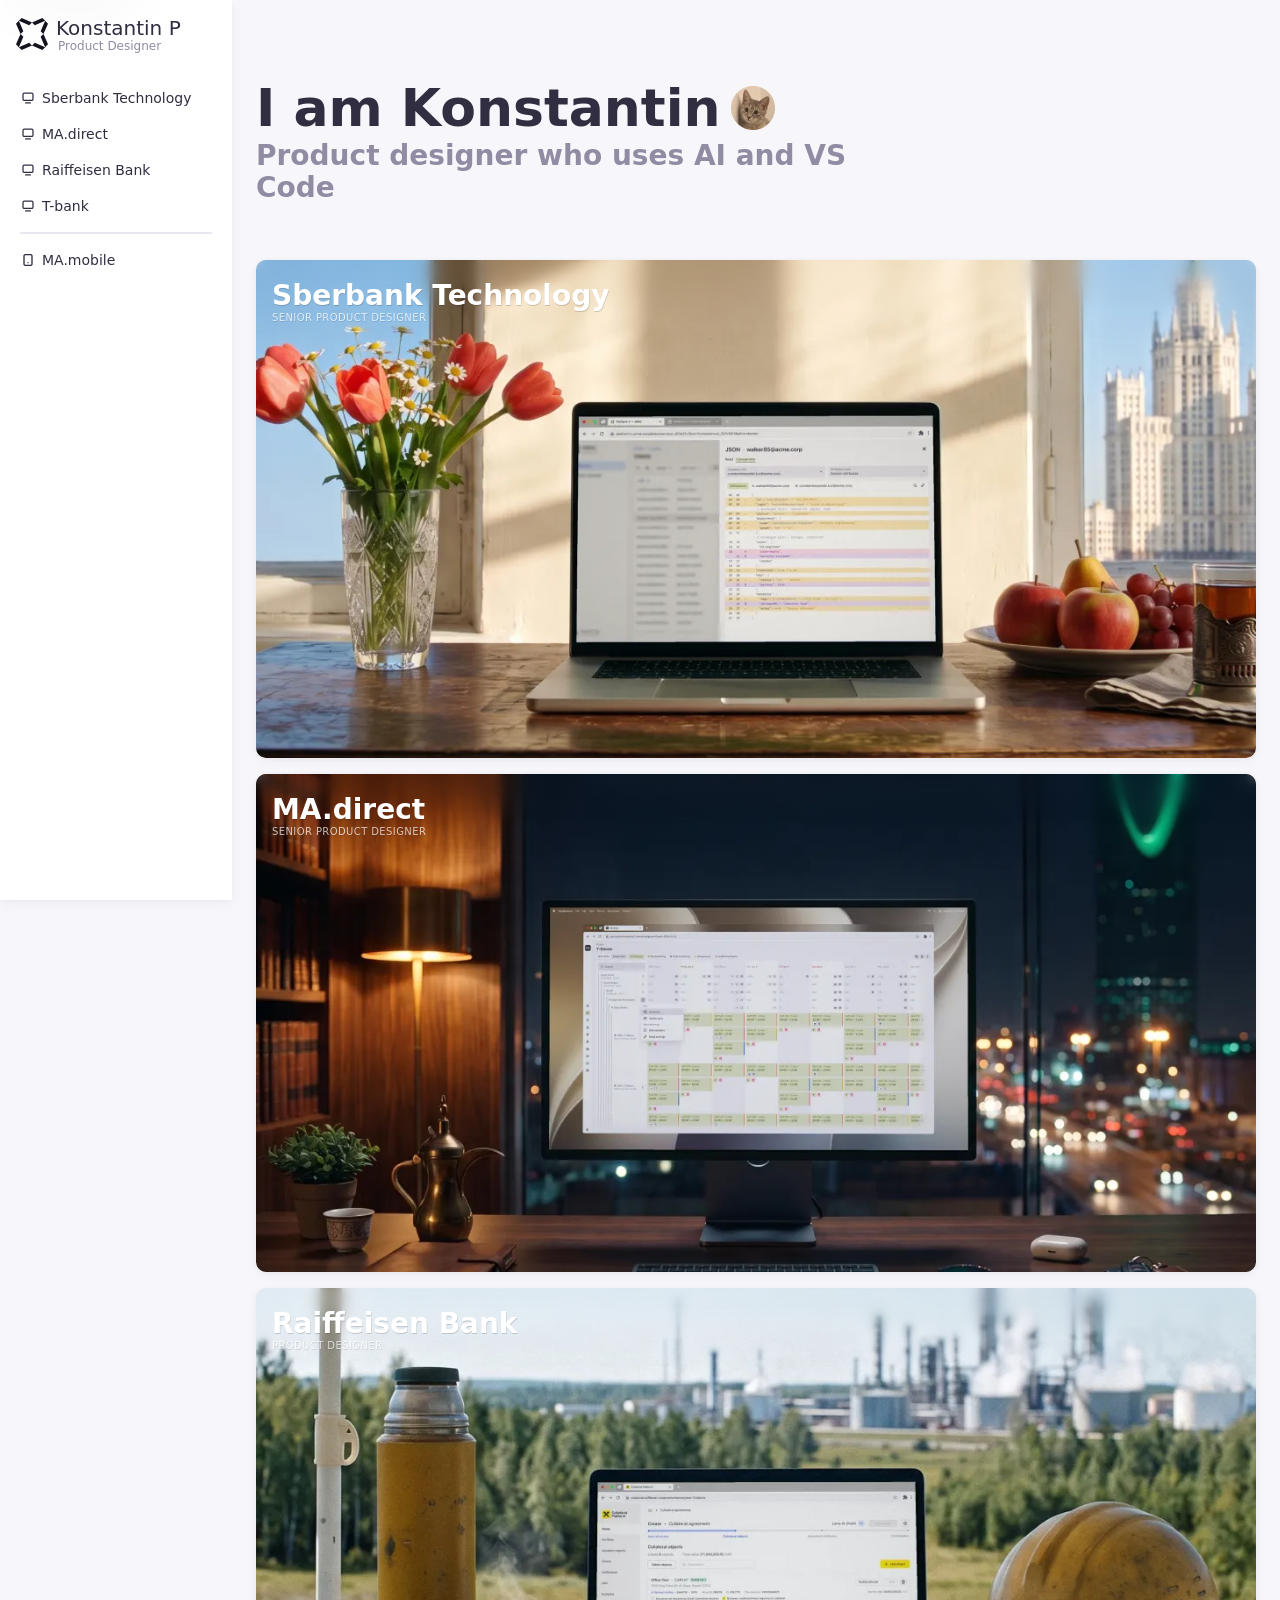
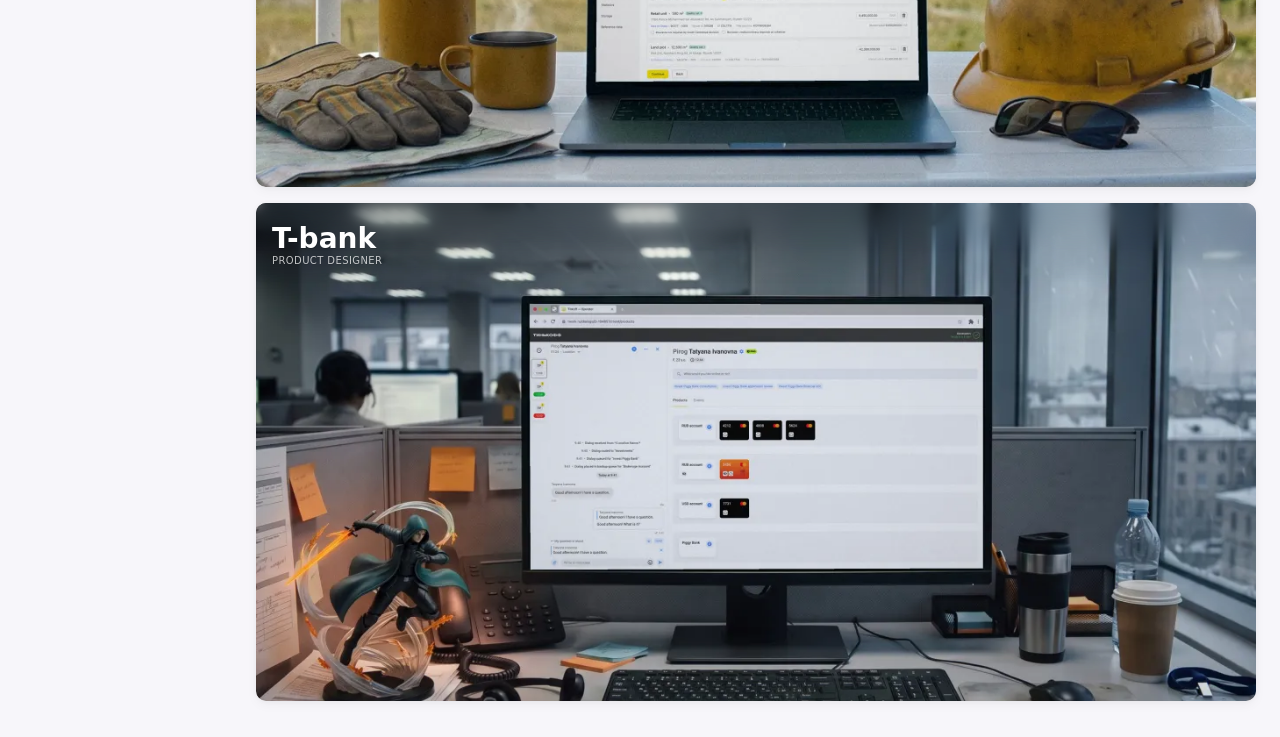
==== index.html @ cdf476db "pre-fetch" ====
<!doctype html>
<html lang="en" dir="ltr" data-root="./">
<head>
  <!-- Page settings: title, description for Google and link previews,
       and the browser bar colour for day and night (theme-color) -->
  <meta charset="utf-8">
  <meta name="viewport" content="width=device-width, initial-scale=1, viewport-fit=cover">
  <title>Konstantin P — Product Designer</title>
  <meta name="description" content="Konstantin P — Product Designer. Case studies: Sberbank Technology, MA.direct, Raiffeisen Bank, T-bank.">
  <meta name="color-scheme" content="light dark">
  <meta name="theme-color" content="#ffffff" media="(prefers-color-scheme: light)">
  <meta name="theme-color" content="#191721" media="(prefers-color-scheme: dark)">
  <!-- The small icon in the browser tab -->
  <link rel="icon" href="./assets/img/favicon.svg" type="image/svg+xml">
  <!-- Styles: habibi tokens first, then the site styles (order matters) -->
  <link rel="stylesheet" href="./assets/css/tokens.css">
  <link rel="stylesheet" href="./assets/css/site.css">
  <!-- Visit counter (GoatCounter): https://uxpugovkin.goatcounter.com -->
  <script data-goatcounter="https://uxpugovkin.goatcounter.com/count" async src="//gc.zgo.at/count.js"></script>
</head>
<body data-page="storefront">
  <!-- "Skip to content" — only visible to keyboard users who press Tab -->
  <a class="skip-link body-c-regular" href="#main">Skip to content</a>
  <div class="app">
    <!-- SIDEBAR — left empty on purpose. It is filled in automatically from
         the menu list in assets/js/config.js, so every page shows the same menu. -->
    <header class="sidebar" data-sidebar></header>
    <!-- Scripts — the order matters:
         config.js        the name, role and menu list
         icons.js         the sidebar icons
         sidebar.js       builds the sidebar from the two files above
         mobile-bar.js    hides the phone top bar on scroll down
         image-loader.js  grey pulsing placeholder until images load
         toggle-media.js  the Legacy / Current segments and "AI scene" switch -->
    <script src="./assets/js/config.js"></script>
    <script src="./assets/js/icons.js"></script>
    <script src="./assets/js/sidebar.js"></script>
    <script src="./assets/js/mobile-bar.js"></script>
    <script src="./assets/js/image-loader.js"></script>
    <script src="./assets/js/toggle-media.js"></script>

    <!-- === PAGE CONTENT ===
         Blocks stack top to bottom, 20px apart (vert-space), in the same
         order as the Content frame in Figma. -->
    <main class="content" id="main">
      <!-- === GREETING (Figma: Greetings) ===
           Name with the avatar next to it (Header Display B), and one line
           about me (Header H1, tertiary). -->
      <section class="greeting">
        <h1 class="greeting__title header-display-b">
          I am Konstantin
          <img class="greeting__avatar" src="./assets/img/home/avatar-1x.webp" srcset="./assets/img/home/avatar-1x.webp 1x, ./assets/img/home/avatar-2x.webp 2x"
               width="44" height="44" alt="" decoding="async">
        </h1>
        <p class="greeting__subtitle header-h1">Product designer who uses AI and VS Code</p>
      </section>

      <!-- === CASE STUDY CARDS ===
           One <li> per card: a picture (1140px file for normal screens, 2280px
           for retina), the title and the role. The whole card is one link. -->
      <ul class="storefront" aria-label="Case studies">
        <!-- Card: sbertech -->
        <li class="storefront__item storefront__item--sbertech">
          <a class="case-card case-card--image" href="./sbertech/" data-goatcounter-click="home-card-sbertech" data-goatcounter-title="Home card — Sberbank Technology">
            <span class="image-loader case-card__media">
              <img src="./assets/img/home/sbertech-card-1x.webp" srcset="./assets/img/home/sbertech-card-1x.webp 1140w, ./assets/img/home/sbertech-card-2x.webp 2280w"
                   sizes="(max-width: 767.98px) calc(100vw - 32px), (max-width: 1023.98px) calc(100vw - 264px), calc(100vw - 280px)"
                   width="2280" height="1136" alt="" decoding="async">
            </span>
            <span class="case-card__text">
              <h2 class="case-card__title header-h1">Sberbank Technology</h2>
              <span class="case-card__meta body-e-regular">Senior product designer</span>
            </span>
          </a>
        </li>
        <!-- Card: ma-direct -->
        <li class="storefront__item storefront__item--ma-direct">
          <a class="case-card case-card--image" href="./ma-direct/" data-goatcounter-click="home-card-ma-direct" data-goatcounter-title="Home card — MA.direct">
            <span class="image-loader case-card__media">
              <img src="./assets/img/home/ma-direct-card-1x.webp" srcset="./assets/img/home/ma-direct-card-1x.webp 1140w, ./assets/img/home/ma-direct-card-2x.webp 2280w"
                   sizes="(max-width: 767.98px) calc(100vw - 32px), (max-width: 1023.98px) calc(100vw - 264px), calc(100vw - 280px)"
                   width="2280" height="1136" alt="" decoding="async">
            </span>
            <span class="case-card__text">
              <h2 class="case-card__title header-h1">MA.direct</h2>
              <span class="case-card__meta body-e-regular">Senior product designer</span>
            </span>
          </a>
        </li>
        <!-- Card: raiffeisen-bank -->
        <li class="storefront__item storefront__item--raiffeisen-bank">
          <a class="case-card case-card--image" href="./raiffeisen-bank/" data-goatcounter-click="home-card-raiffeisen-bank" data-goatcounter-title="Home card — Raiffeisen Bank">
            <span class="image-loader case-card__media">
              <img src="./assets/img/home/raiffeisen-bank-card-1x.webp" srcset="./assets/img/home/raiffeisen-bank-card-1x.webp 1140w, ./assets/img/home/raiffeisen-bank-card-2x.webp 2280w"
                   sizes="(max-width: 767.98px) calc(100vw - 32px), (max-width: 1023.98px) calc(100vw - 264px), calc(100vw - 280px)"
                   width="2280" height="1136" alt="" decoding="async">
            </span>
            <span class="case-card__text">
              <h2 class="case-card__title header-h1">Raiffeisen Bank</h2>
              <span class="case-card__meta body-e-regular">Product designer</span>
            </span>
          </a>
        </li>
        <!-- Card: t-bank -->
        <li class="storefront__item storefront__item--t-bank">
          <a class="case-card case-card--image" href="./t-bank/" data-goatcounter-click="home-card-t-bank" data-goatcounter-title="Home card — T-bank">
            <span class="image-loader case-card__media">
              <img src="./assets/img/home/t-bank-card-1x.webp" srcset="./assets/img/home/t-bank-card-1x.webp 1140w, ./assets/img/home/t-bank-card-2x.webp 2280w"
                   sizes="(max-width: 767.98px) calc(100vw - 32px), (max-width: 1023.98px) calc(100vw - 264px), calc(100vw - 280px)"
                   width="2280" height="1136" alt="" decoding="async">
            </span>
            <span class="case-card__text">
              <h2 class="case-card__title header-h1">T-bank</h2>
              <span class="case-card__meta body-e-regular">Product designer</span>
            </span>
          </a>
        </li>
      </ul>
    </main>
  </div>
</body>
</html>
---- assets/css/tokens.css ----
/* ==========================================================================
   habibi TOKENS — table of contents

   Every colour, font, radius and shadow on the site comes from these files.
   They mirror the habibi-library Figma file (variables + styles).
   Do not edit values by hand — update them in Figma and regenerate.

   Every page loads this file first, then site.css.

   ─── Day and night ────────────────────────────────────────────────────────
   The site follows the visitor's device setting:
     day   → Olive          (colours-olive.css)
     night → Olive Night    (colours-olive-night.css)

   A page can use another day / night pair, like a variable mode set on a
   Figma frame. Add it to the page's <html> tag:
     <html data-palette="classic">   day → Light, night → Dark  (MA.direct)

   To force one theme for a whole page, whatever the device says:
     <html data-theme="olive">   "olive-night"   "light"   "dark"
   data-theme always wins over data-palette.
   ========================================================================== */

@import url("tokens/fonts.css");
@import url("tokens/radius.css");
@import url("tokens/shadows.css");
@import url("tokens/text-styles.css");

/* The order of the colour files matters: Dark must come after Light,
   so on "classic" pages the night colours replace the day ones */
@import url("tokens/colours-olive.css");
@import url("tokens/colours-olive-night.css");
@import url("tokens/colours-light.css");
@import url("tokens/colours-dark.css");
---- assets/css/site.css ----
/* ==========================================================================
   SITE STYLES — table of contents

   Layout and components. Every page loads tokens.css first, then this file.
   Each line below loads one file from the site/ folder, which holds one
   component or one page block, like a page in the Figma file.

   Every colour, radius, shadow and text style comes from the habibi tokens
   (tokens.css). Hex values are never written in these files.

   ORDER MATTERS. Like layers in Figma, later files sit "on top": if two
   files style the same thing, the later one wins. Keep mobile.css last.

   To change a component, open its file. To add a new one, create a file
   in site/ and add a line here.
   ========================================================================== */

/* Foundations */
@import url("site/settings.css");          /* spacing, sidebar width, animation speed */
@import url("site/base.css");              /* browser clean-up, page background and text */
@import url("site/layout.css");            /* sidebar + content column side by side */

/* Navigation */
@import url("site/sidebar.css");           /* the left panel: logo, name, menu area */
@import url("site/menu.css");              /* one menu row: default / hover / active */

/* Page blocks */
@import url("site/empty-state.css");       /* "coming soon" and "page not found" */
@import url("site/case-header.css");       /* case study title, role, tags + text block */
@import url("site/case-section.css");      /* numbered text sections (01, 02…) */
@import url("site/home-cards.css");        /* the four big cards on the home page */
@import url("site/media.css");             /* image blocks, video, images side by side */
@import url("site/toggle-media.css");      /* Legacy vs Current: four images, segments + a switch */
@import url("site/arrow.css");             /* the down arrow between before / after */
@import url("site/reflection-cards.css");  /* Business goal, Hard work, Smart work… */

/* Components */
@import url("site/button.css");            /* habibi button, all variants */
@import url("site/switch.css");            /* habibi switch */
@import url("site/segment.css");           /* habibi segment-group */
@import url("site/cta-banner.css");        /* picture strip with a button ("Explore my Figma") */
@import url("site/image-loader.css");      /* grey pulsing placeholder while images load */
@import url("site/tag.css");               /* habibi tag */

/* Phones — must stay last */
@import url("site/mobile.css");            /* layout changes below 768px */
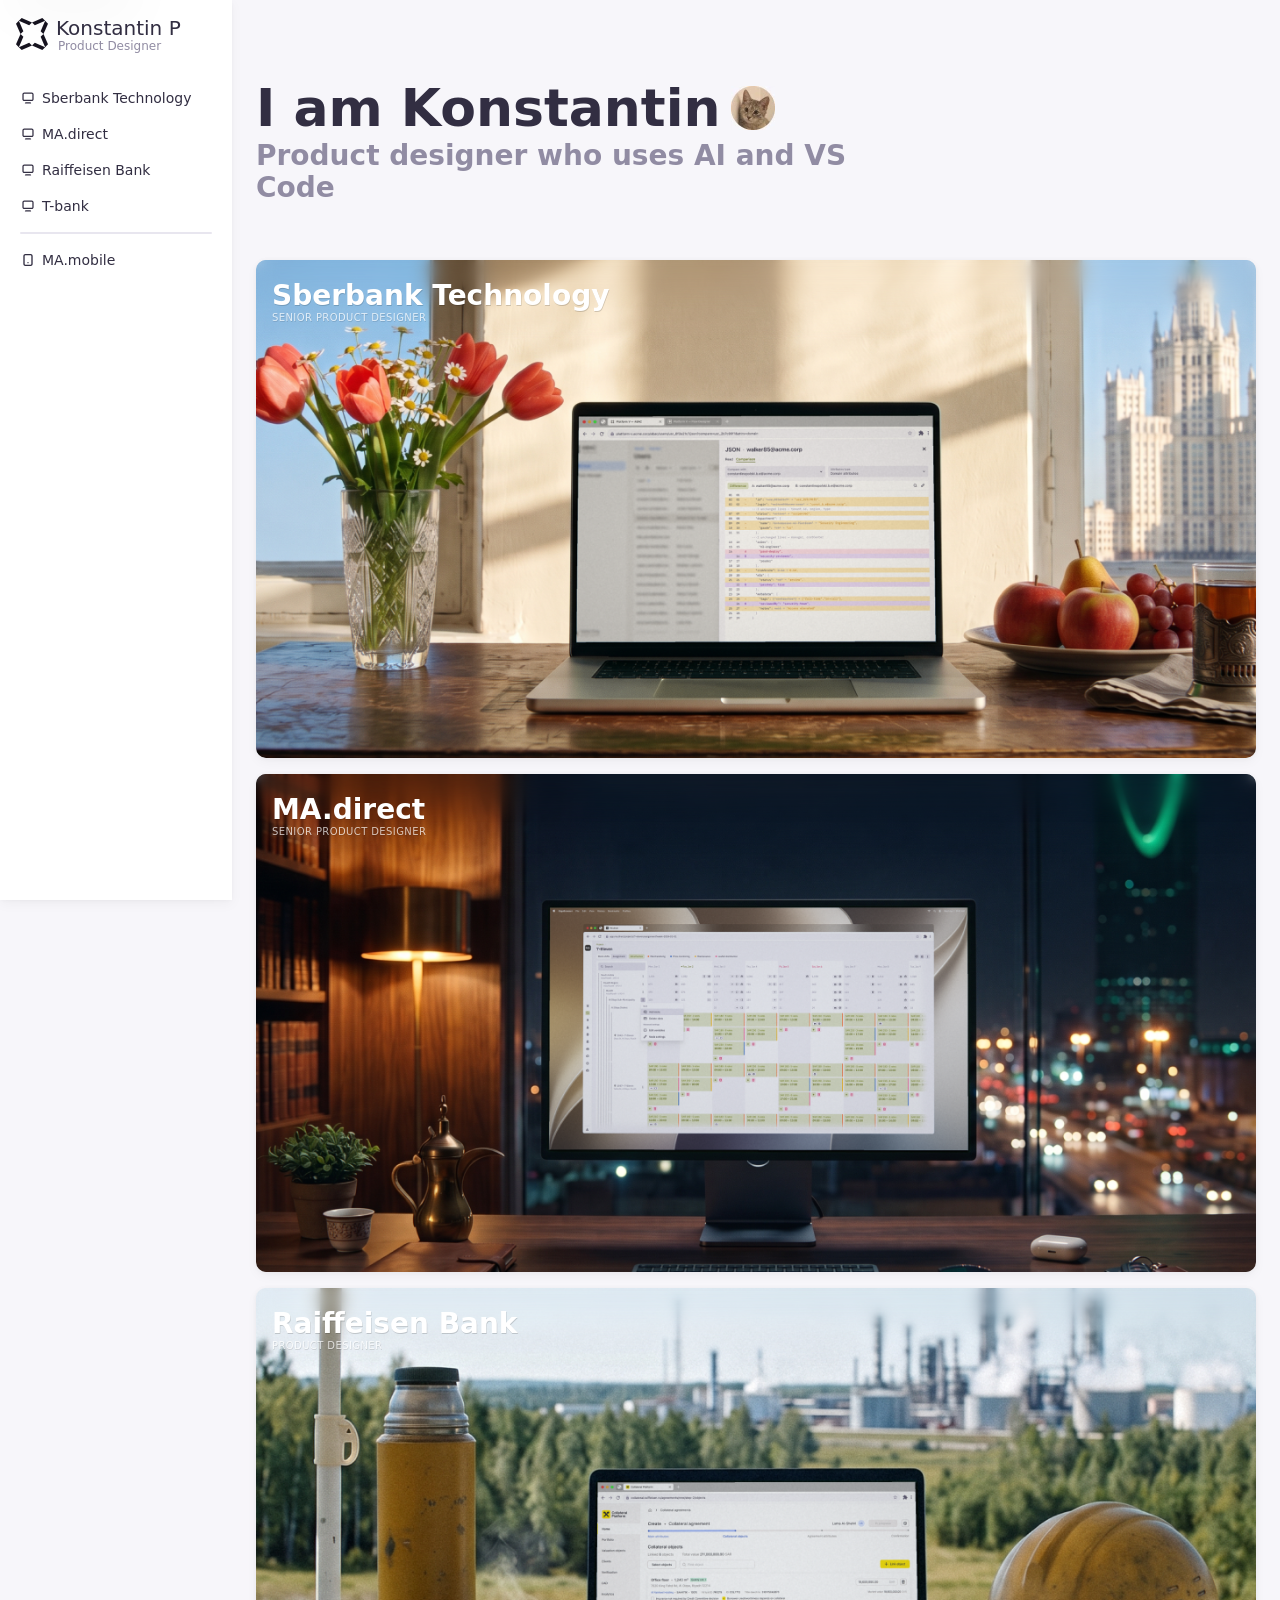
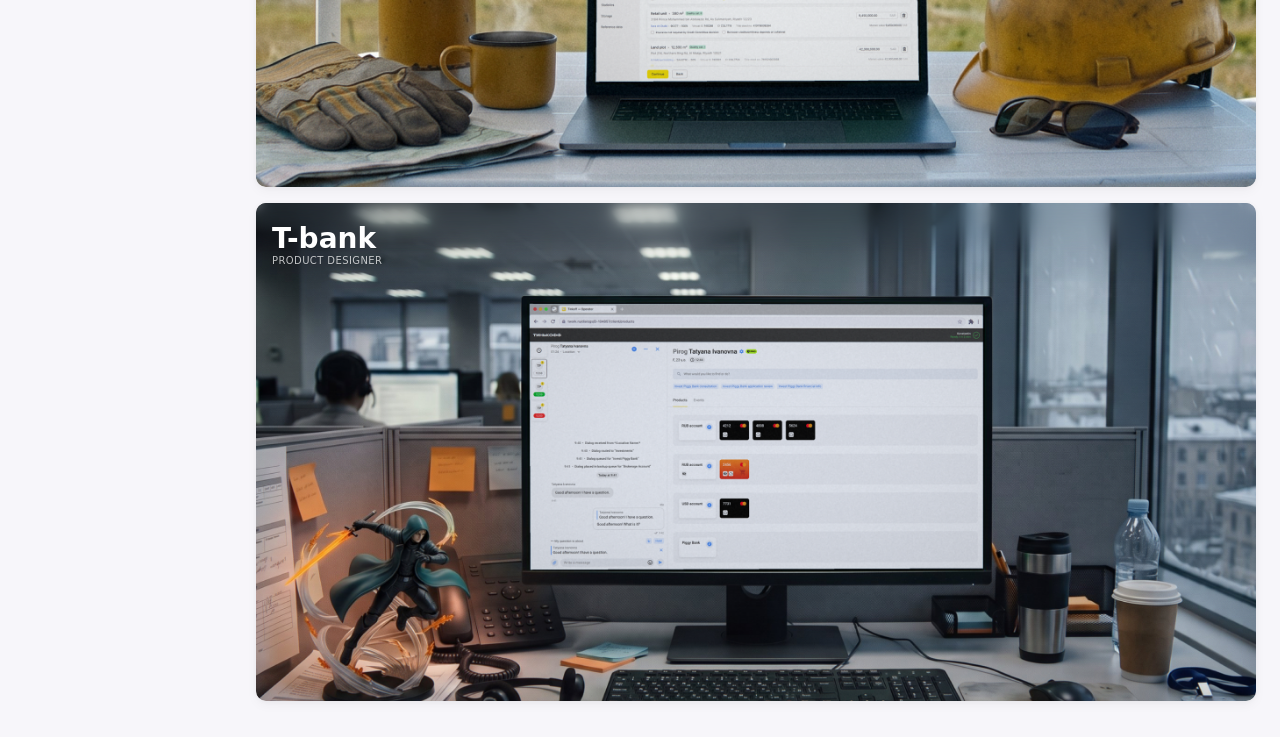
==== commit 37ee7889: "Lossless card images, restore prefetch on home page Re-export the four home card pictures from Figma" ====
--- a/index.html
+++ b/index.html
@@ -31,13 +31,15 @@
          sidebar.js       builds the sidebar from the two files above
          mobile-bar.js    hides the phone top bar on scroll down
          image-loader.js  grey pulsing placeholder until images load
-         toggle-media.js  the Legacy / Current segments and "AI scene" switch -->
+         toggle-media.js  the Legacy / Current segments and "AI scene" switch
+         prefetch.js      loads the other case studies ahead -->
     <script src="./assets/js/config.js"></script>
     <script src="./assets/js/icons.js"></script>
     <script src="./assets/js/sidebar.js"></script>
     <script src="./assets/js/mobile-bar.js"></script>
     <script src="./assets/js/image-loader.js"></script>
     <script src="./assets/js/toggle-media.js"></script>
+    <script src="./assets/js/prefetch.js"></script>
 
     <!-- === PAGE CONTENT ===
          Blocks stack top to bottom, 20px apart (vert-space), in the same
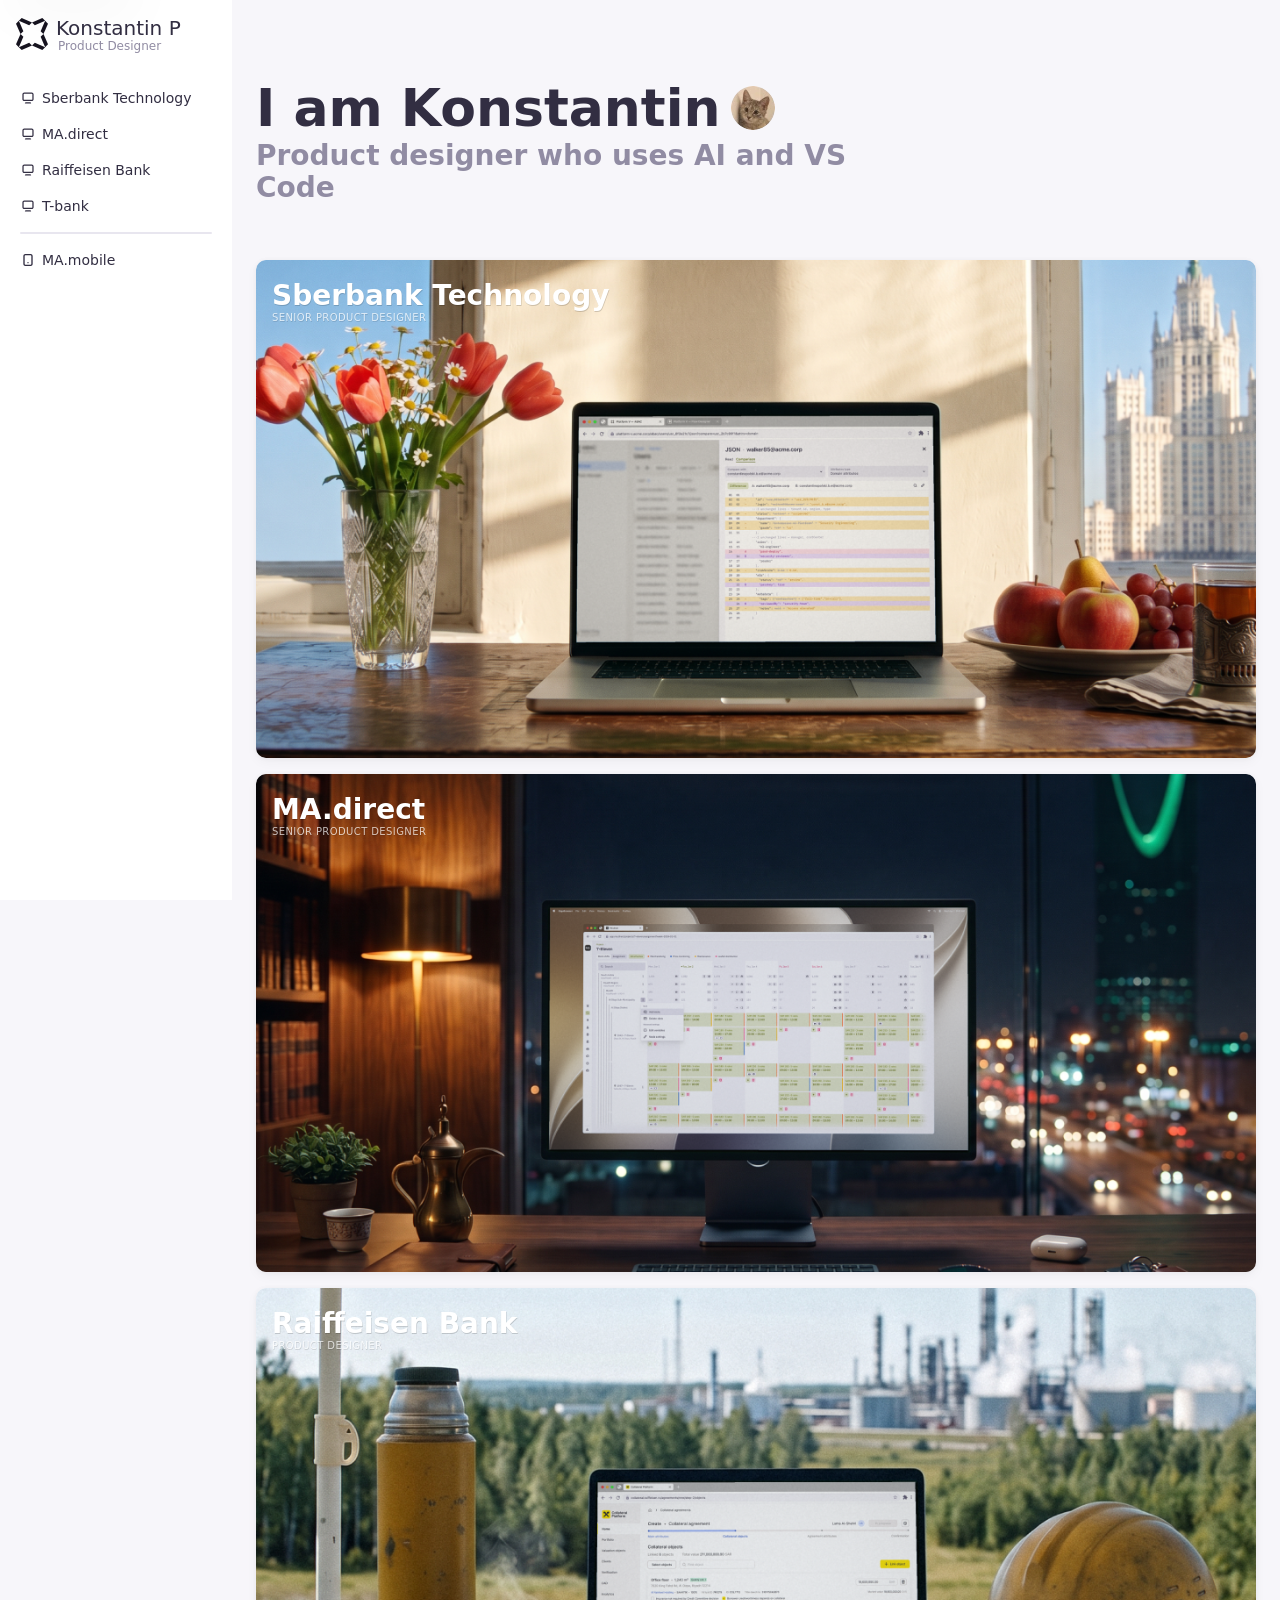
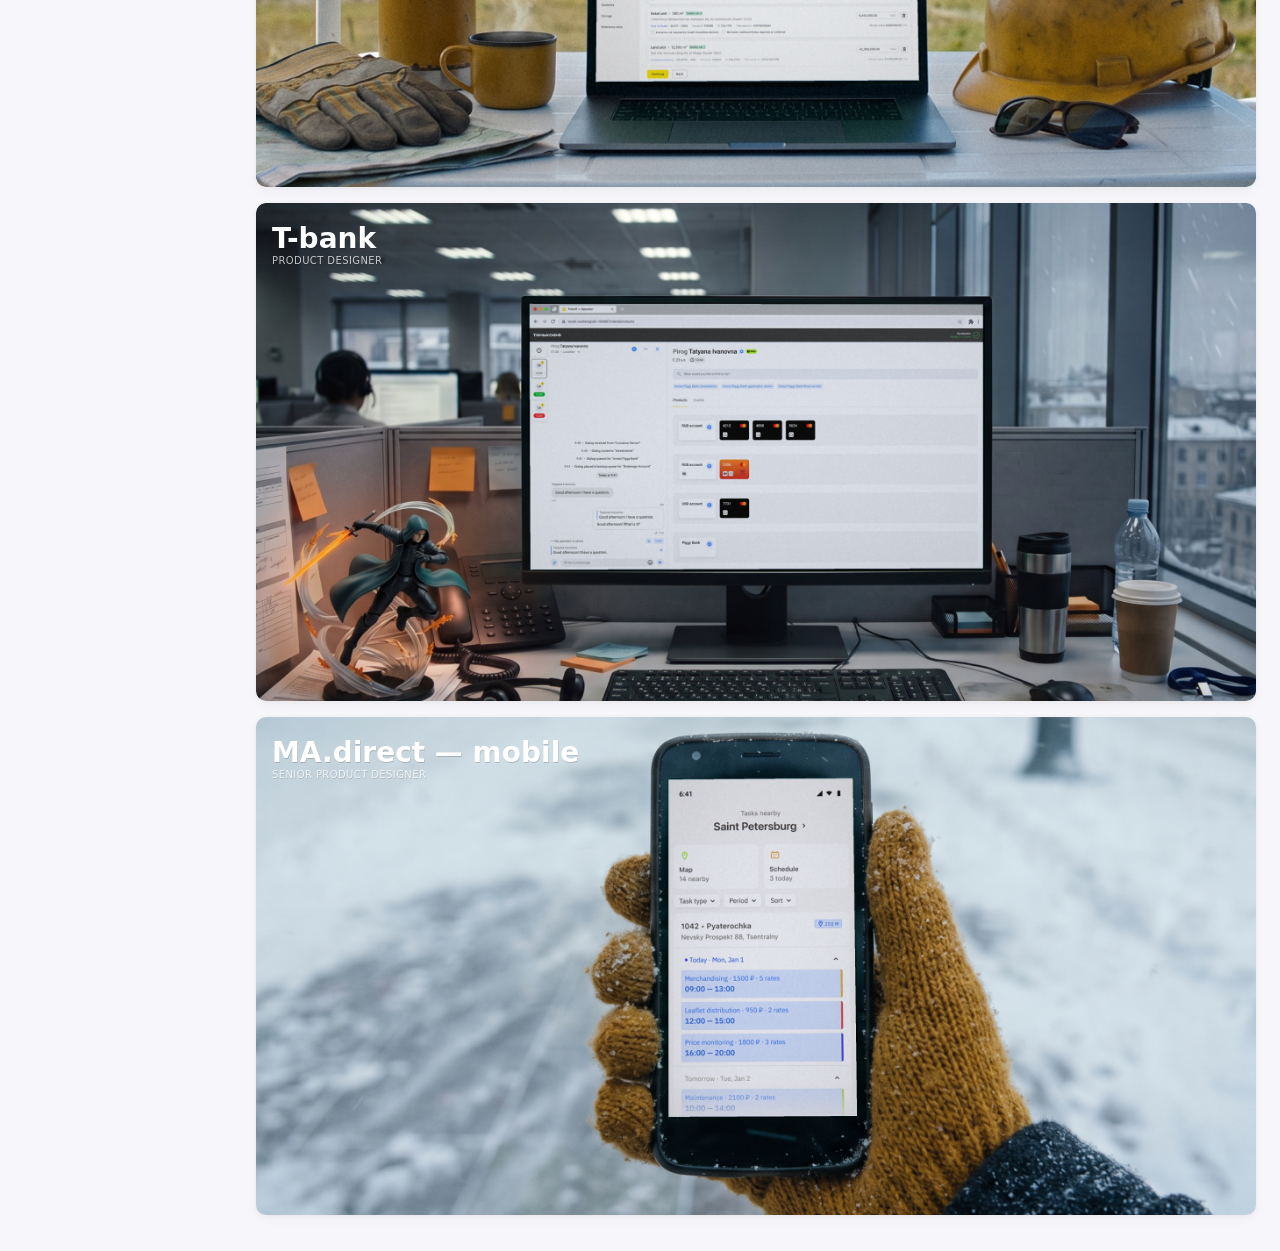
==== commit 9498060a: "ma mobile added" ====
--- a/index.html
+++ b/index.html
@@ -6,7 +6,7 @@
   <meta charset="utf-8">
   <meta name="viewport" content="width=device-width, initial-scale=1, viewport-fit=cover">
   <title>Konstantin P — Product Designer</title>
-  <meta name="description" content="Konstantin P — Product Designer. Case studies: Sberbank Technology, MA.direct, Raiffeisen Bank, T-bank.">
+  <meta name="description" content="Konstantin P — Product Designer. Case studies: Sberbank Technology, MA.direct, Raiffeisen Bank, T-bank, MA.direct — mobile.">
   <meta name="color-scheme" content="light dark">
   <meta name="theme-color" content="#ffffff" media="(prefers-color-scheme: light)">
   <meta name="theme-color" content="#191721" media="(prefers-color-scheme: dark)">
@@ -117,6 +117,20 @@
             </span>
           </a>
         </li>
+        <!-- Card: ma-mobile -->
+        <li class="storefront__item storefront__item--ma-mobile">
+          <a class="case-card case-card--image" href="./ma-mobile/" data-goatcounter-click="home-card-ma-mobile" data-goatcounter-title="Home card — MA.direct — mobile">
+            <span class="image-loader case-card__media">
+              <img src="./assets/img/home/ma-mobile-card-1x.webp" srcset="./assets/img/home/ma-mobile-card-1x.webp 1140w, ./assets/img/home/ma-mobile-card-2x.webp 2280w"
+                   sizes="(max-width: 767.98px) calc(100vw - 32px), (max-width: 1023.98px) calc(100vw - 264px), calc(100vw - 280px)"
+                   width="2280" height="1136" alt="" decoding="async">
+            </span>
+            <span class="case-card__text">
+              <h2 class="case-card__title header-h1">MA.direct — mobile</h2>
+              <span class="case-card__meta body-e-regular">Senior product designer</span>
+            </span>
+          </a>
+        </li>
       </ul>
     </main>
   </div>
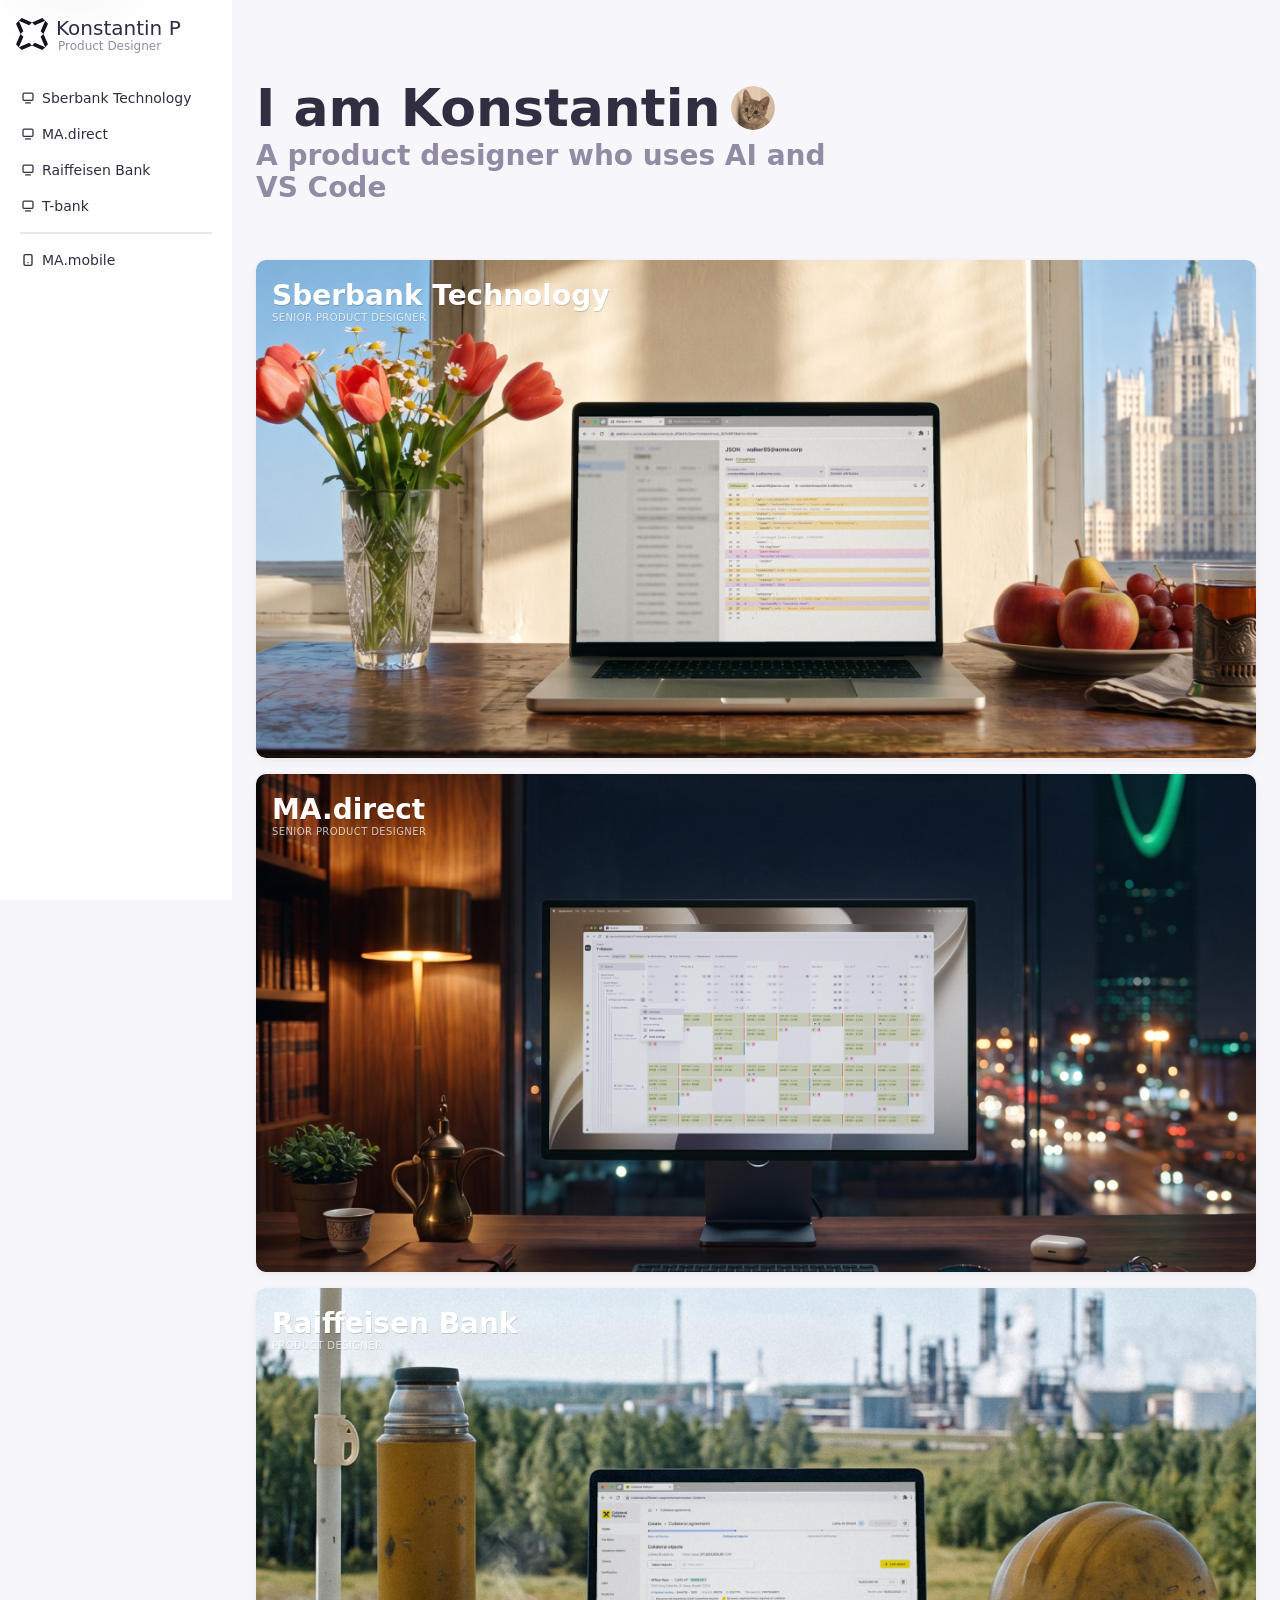
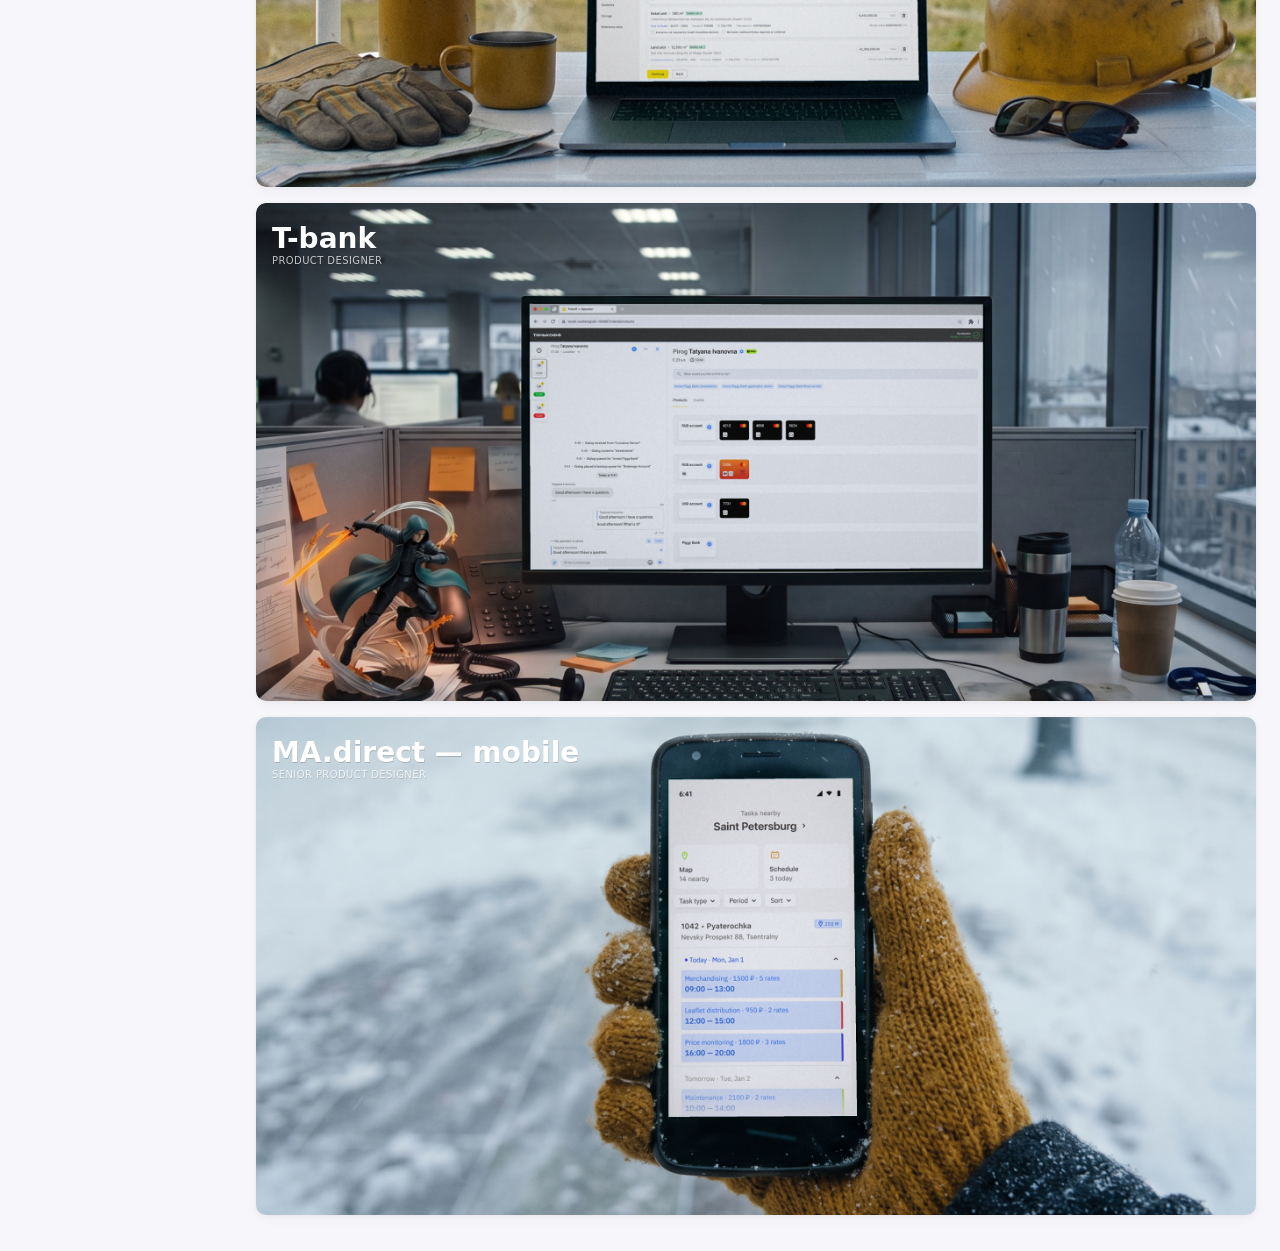
==== commit a8f15fe1: "Minor text fix" ====
--- a/index.html
+++ b/index.html
@@ -54,7 +54,7 @@
           <img class="greeting__avatar" src="./assets/img/home/avatar-1x.webp" srcset="./assets/img/home/avatar-1x.webp 1x, ./assets/img/home/avatar-2x.webp 2x"
                width="44" height="44" alt="" decoding="async">
         </h1>
-        <p class="greeting__subtitle header-h1">Product designer who uses AI and VS Code</p>
+        <p class="greeting__subtitle header-h1">A product designer who uses AI and VS Code</p>
       </section>
 
       <!-- === CASE STUDY CARDS ===
--- a/assets/css/site.css
+++ b/assets/css/site.css
@@ -32,7 +32,7 @@
 @import url("site/media.css");             /* image blocks, video, images side by side */
 @import url("site/toggle-media.css");      /* Legacy vs Current: four images, segments + a switch */
 @import url("site/arrow.css");             /* the down arrow between before / after */
-@import url("site/reflection-cards.css");  /* Business goal, Hard work, Smart work… */
+@import url("site/reflection-cards.css");  /* Problem, Hard work, Smart work… */
 
 /* Components */
 @import url("site/button.css");            /* habibi button, all variants */
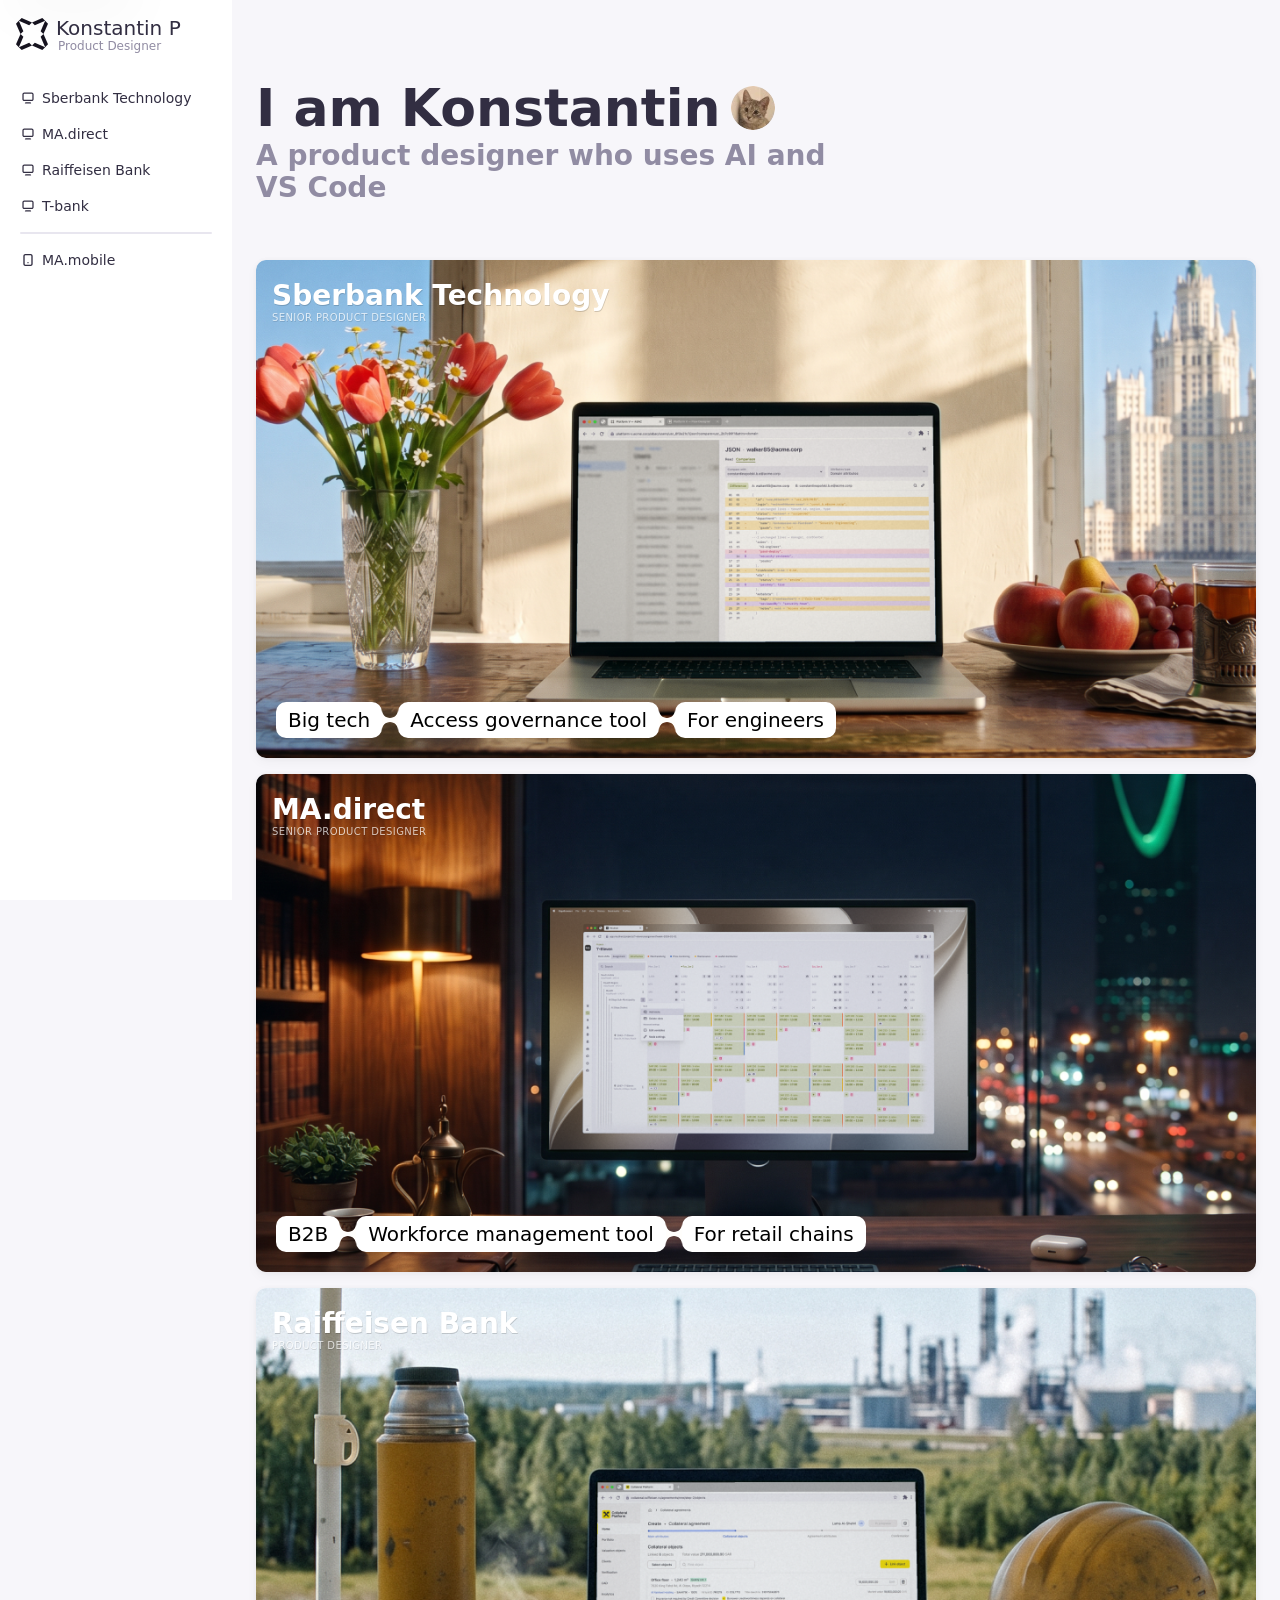
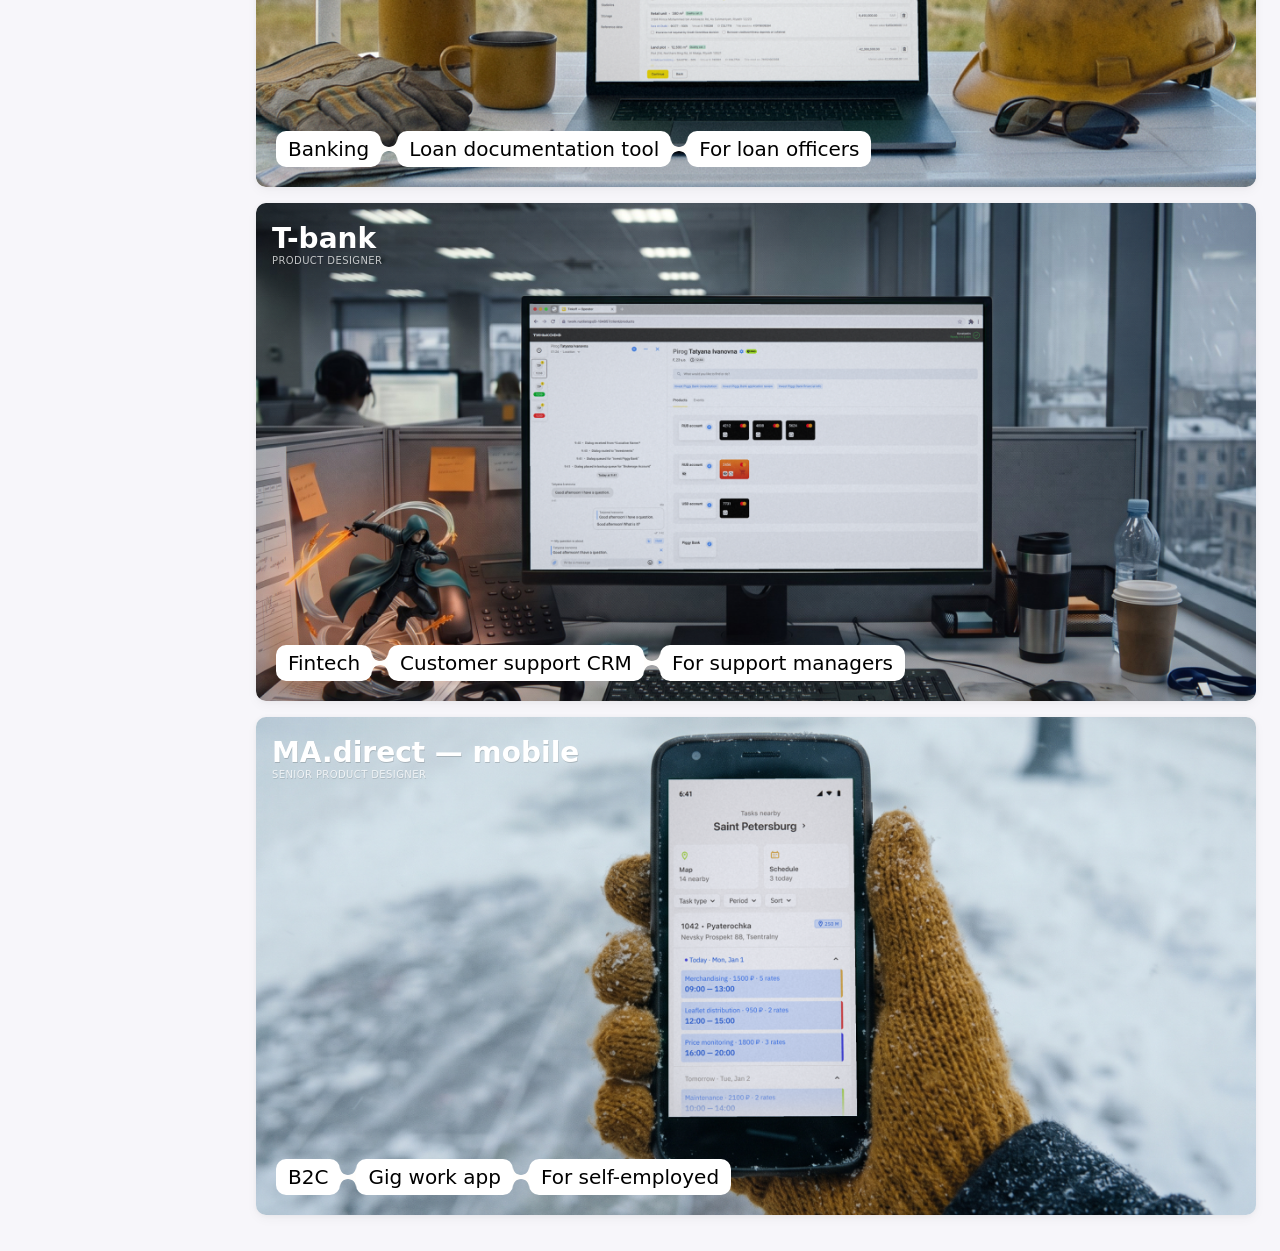
==== commit 526ab489: "cards update" ====
--- a/index.html
+++ b/index.html
@@ -73,6 +73,13 @@
               <h2 class="case-card__title header-h1">Sberbank Technology</h2>
               <span class="case-card__meta body-e-regular">Senior product designer</span>
             </span>
+            <span class="case-card__tags">
+              <span class="case-card__tag body-a-regular">Big tech</span>
+              <img class="case-card__tag-link" src="./assets/img/home/tag-link.svg" width="16" height="20" alt="">
+              <span class="case-card__tag body-a-regular">Access governance tool</span>
+              <img class="case-card__tag-link" src="./assets/img/home/tag-link.svg" width="16" height="20" alt="">
+              <span class="case-card__tag body-a-regular">For engineers</span>
+            </span>
           </a>
         </li>
         <!-- Card: ma-direct -->
@@ -86,6 +93,13 @@
             <span class="case-card__text">
               <h2 class="case-card__title header-h1">MA.direct</h2>
               <span class="case-card__meta body-e-regular">Senior product designer</span>
+            </span>
+            <span class="case-card__tags">
+              <span class="case-card__tag body-a-regular">B2B</span>
+              <img class="case-card__tag-link" src="./assets/img/home/tag-link.svg" width="16" height="20" alt="">
+              <span class="case-card__tag body-a-regular">Workforce management tool</span>
+              <img class="case-card__tag-link" src="./assets/img/home/tag-link.svg" width="16" height="20" alt="">
+              <span class="case-card__tag body-a-regular">For retail chains</span>
             </span>
           </a>
         </li>
@@ -101,6 +115,13 @@
               <h2 class="case-card__title header-h1">Raiffeisen Bank</h2>
               <span class="case-card__meta body-e-regular">Product designer</span>
             </span>
+            <span class="case-card__tags">
+              <span class="case-card__tag body-a-regular">Banking</span>
+              <img class="case-card__tag-link" src="./assets/img/home/tag-link.svg" width="16" height="20" alt="">
+              <span class="case-card__tag body-a-regular">Loan documentation tool</span>
+              <img class="case-card__tag-link" src="./assets/img/home/tag-link.svg" width="16" height="20" alt="">
+              <span class="case-card__tag body-a-regular">For loan officers</span>
+            </span>
           </a>
         </li>
         <!-- Card: t-bank -->
@@ -114,6 +135,13 @@
             <span class="case-card__text">
               <h2 class="case-card__title header-h1">T-bank</h2>
               <span class="case-card__meta body-e-regular">Product designer</span>
+            </span>
+            <span class="case-card__tags">
+              <span class="case-card__tag body-a-regular">Fintech</span>
+              <img class="case-card__tag-link" src="./assets/img/home/tag-link.svg" width="16" height="20" alt="">
+              <span class="case-card__tag body-a-regular">Customer support CRM</span>
+              <img class="case-card__tag-link" src="./assets/img/home/tag-link.svg" width="16" height="20" alt="">
+              <span class="case-card__tag body-a-regular">For support managers</span>
             </span>
           </a>
         </li>
@@ -129,6 +157,13 @@
               <h2 class="case-card__title header-h1">MA.direct — mobile</h2>
               <span class="case-card__meta body-e-regular">Senior product designer</span>
             </span>
+            <span class="case-card__tags">
+              <span class="case-card__tag body-a-regular">B2C</span>
+              <img class="case-card__tag-link" src="./assets/img/home/tag-link.svg" width="16" height="20" alt="">
+              <span class="case-card__tag body-a-regular">Gig work app</span>
+              <img class="case-card__tag-link" src="./assets/img/home/tag-link.svg" width="16" height="20" alt="">
+              <span class="case-card__tag body-a-regular">For self-employed</span>
+            </span>
           </a>
         </li>
       </ul>
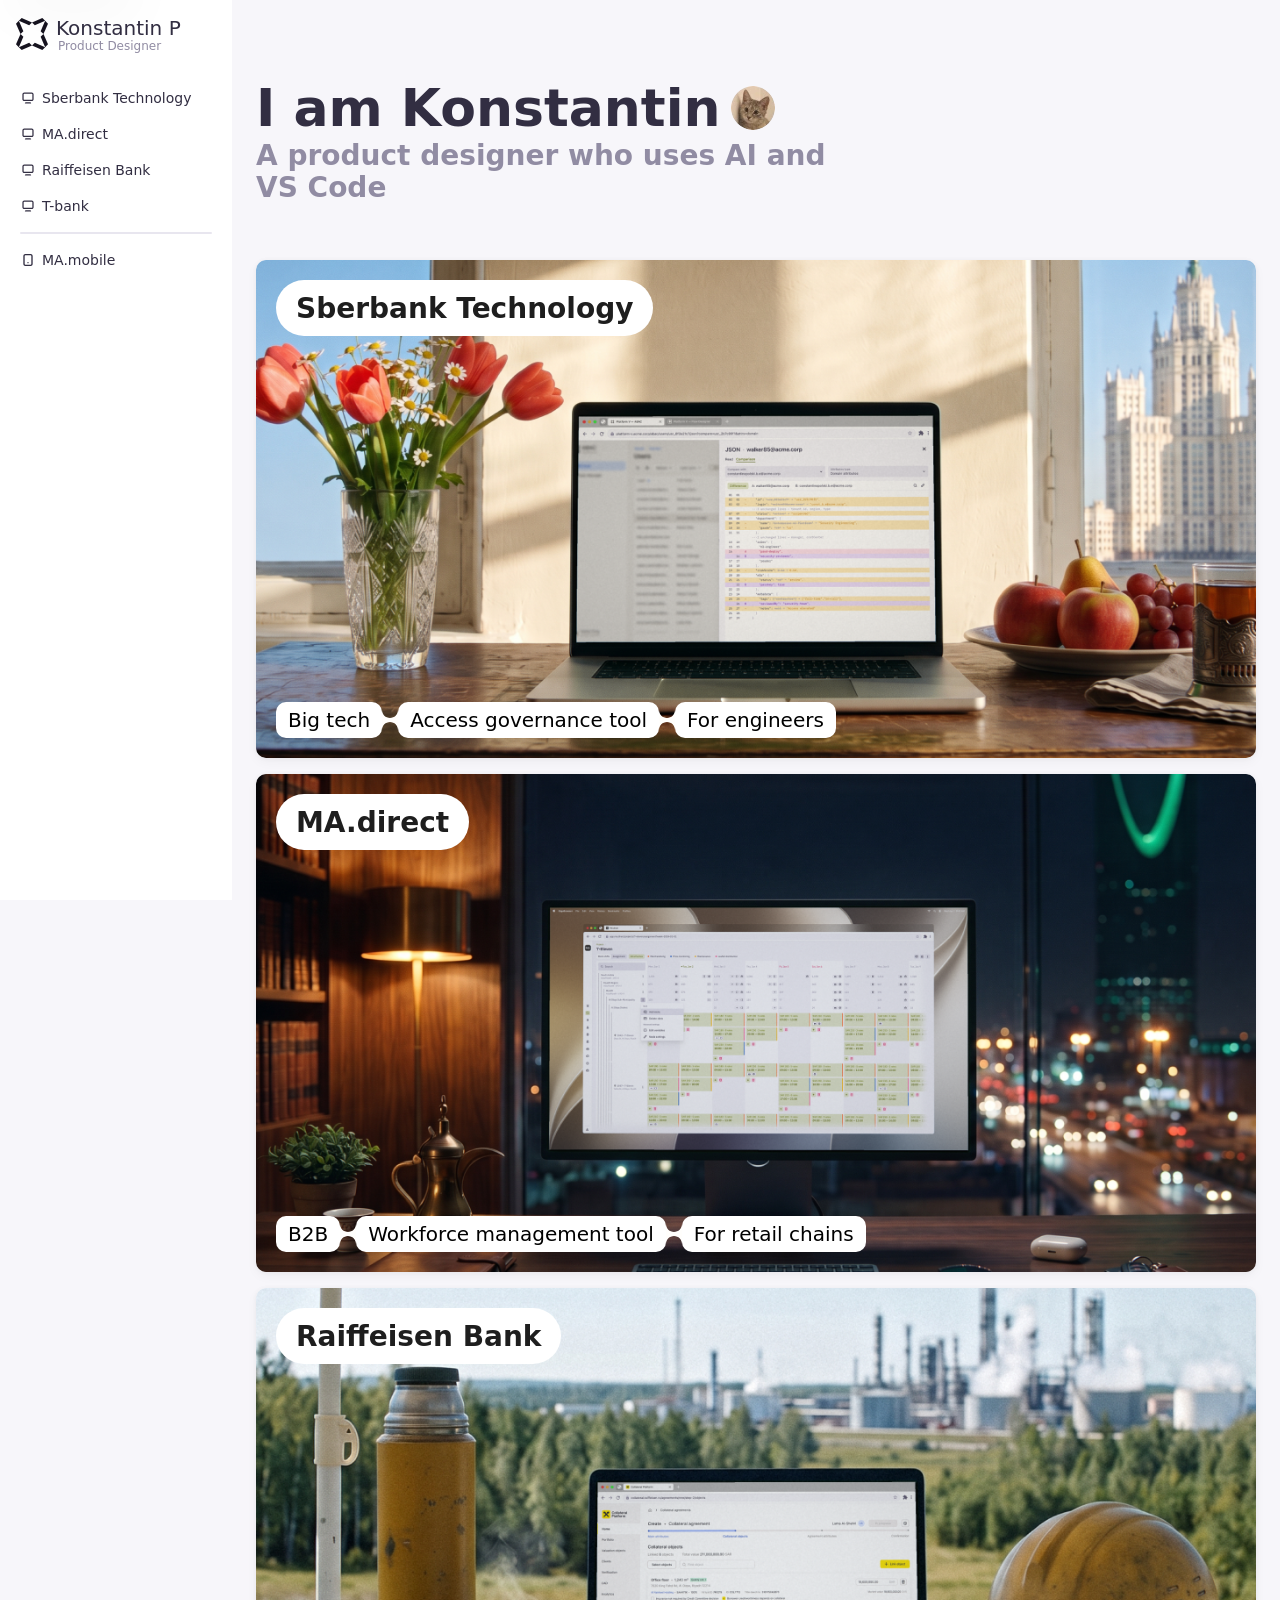
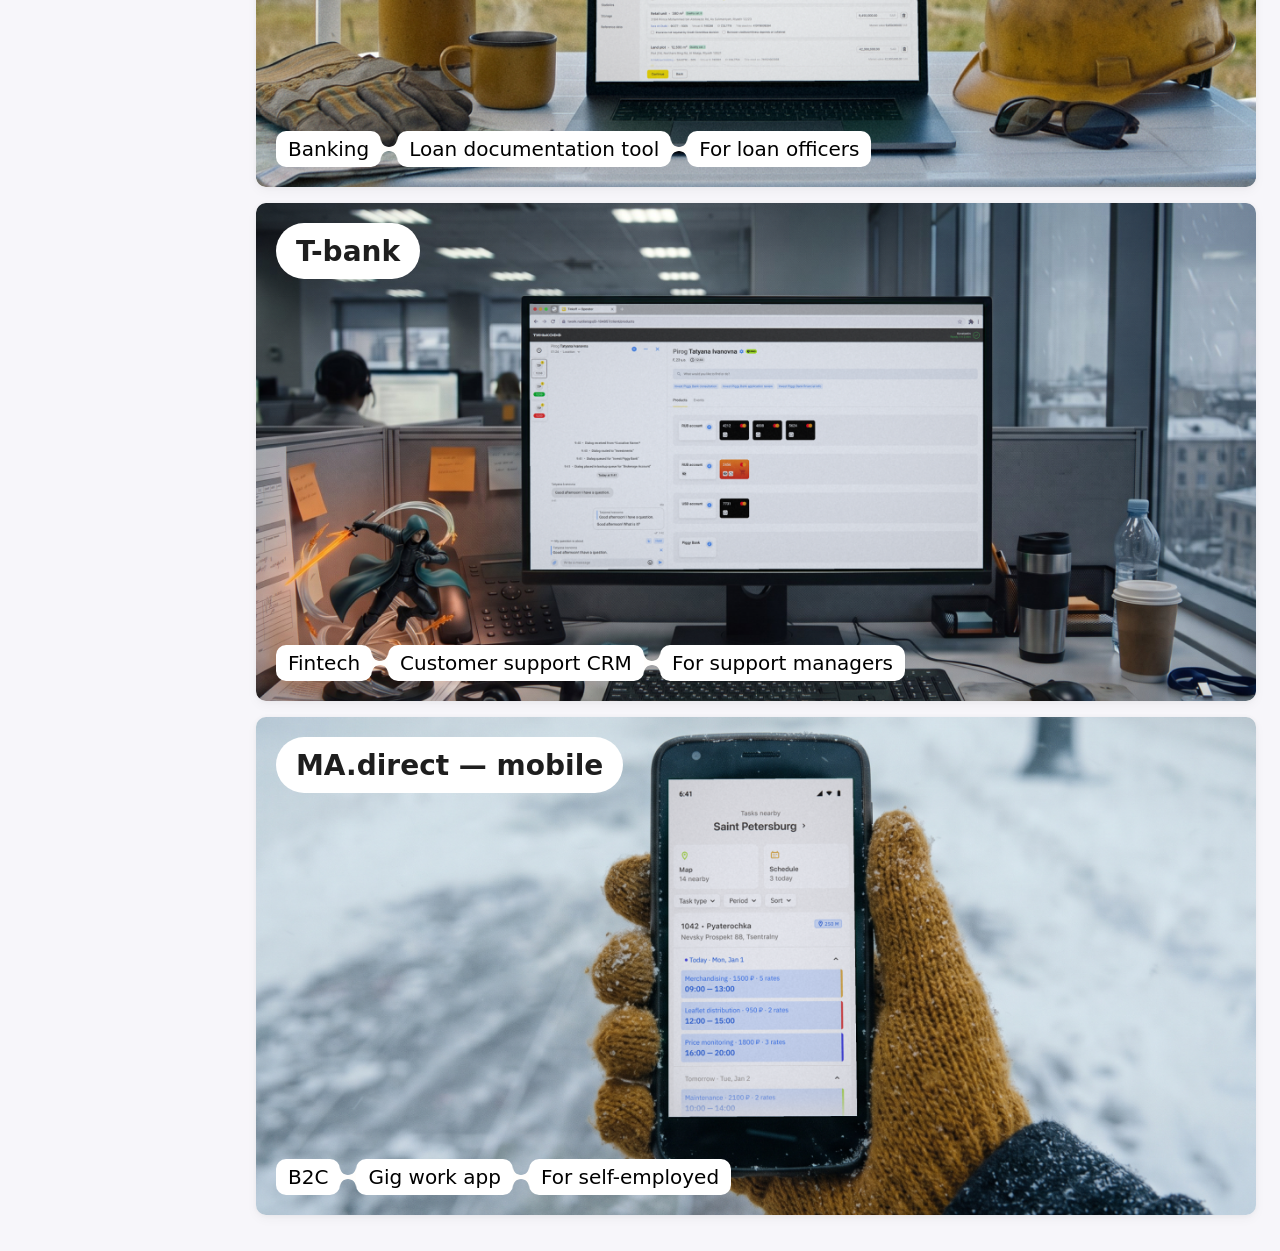
==== commit 4cef75ae: "cards update" ====
--- a/index.html
+++ b/index.html
@@ -71,7 +71,6 @@
             </span>
             <span class="case-card__text">
               <h2 class="case-card__title header-h1">Sberbank Technology</h2>
-              <span class="case-card__meta body-e-regular">Senior product designer</span>
             </span>
             <span class="case-card__tags">
               <span class="case-card__tag body-a-regular">Big tech</span>
@@ -92,7 +91,6 @@
             </span>
             <span class="case-card__text">
               <h2 class="case-card__title header-h1">MA.direct</h2>
-              <span class="case-card__meta body-e-regular">Senior product designer</span>
             </span>
             <span class="case-card__tags">
               <span class="case-card__tag body-a-regular">B2B</span>
@@ -113,7 +111,6 @@
             </span>
             <span class="case-card__text">
               <h2 class="case-card__title header-h1">Raiffeisen Bank</h2>
-              <span class="case-card__meta body-e-regular">Product designer</span>
             </span>
             <span class="case-card__tags">
               <span class="case-card__tag body-a-regular">Banking</span>
@@ -134,7 +131,6 @@
             </span>
             <span class="case-card__text">
               <h2 class="case-card__title header-h1">T-bank</h2>
-              <span class="case-card__meta body-e-regular">Product designer</span>
             </span>
             <span class="case-card__tags">
               <span class="case-card__tag body-a-regular">Fintech</span>
@@ -155,7 +151,6 @@
             </span>
             <span class="case-card__text">
               <h2 class="case-card__title header-h1">MA.direct — mobile</h2>
-              <span class="case-card__meta body-e-regular">Senior product designer</span>
             </span>
             <span class="case-card__tags">
               <span class="case-card__tag body-a-regular">B2C</span>
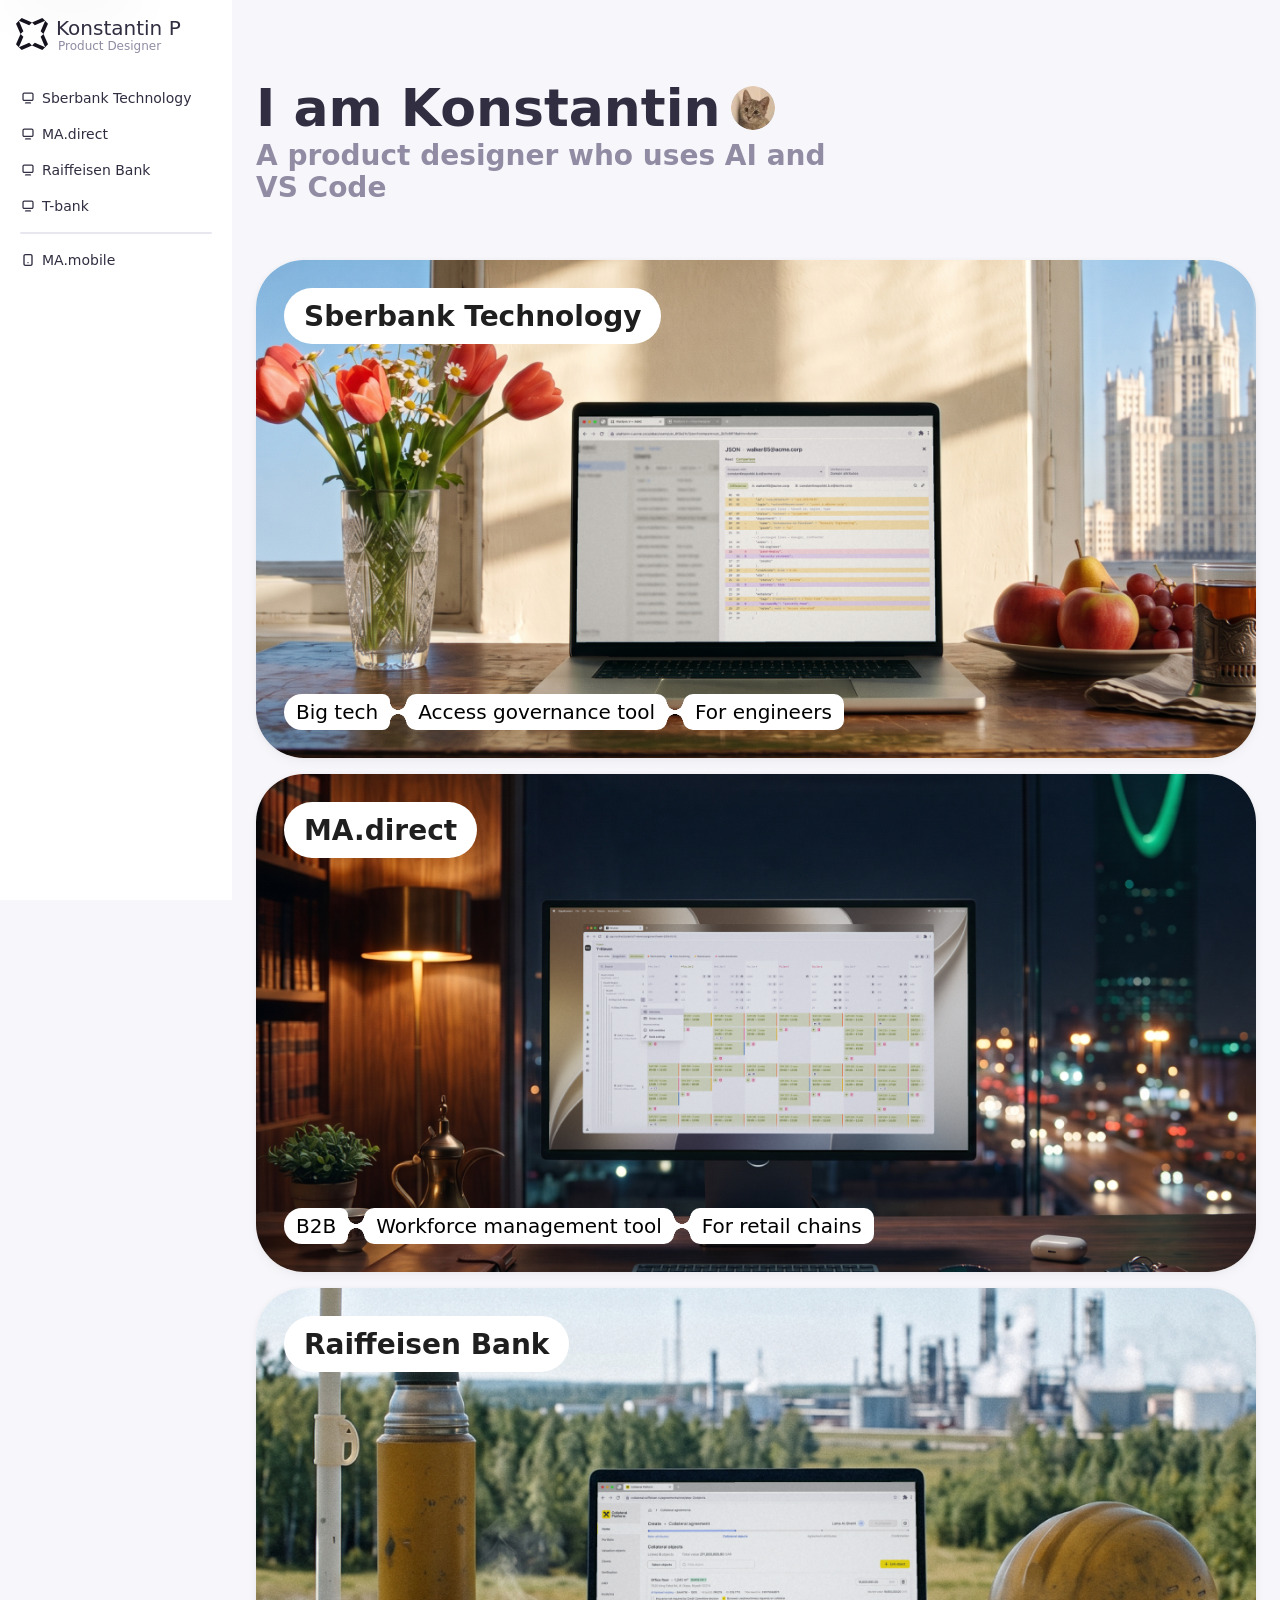
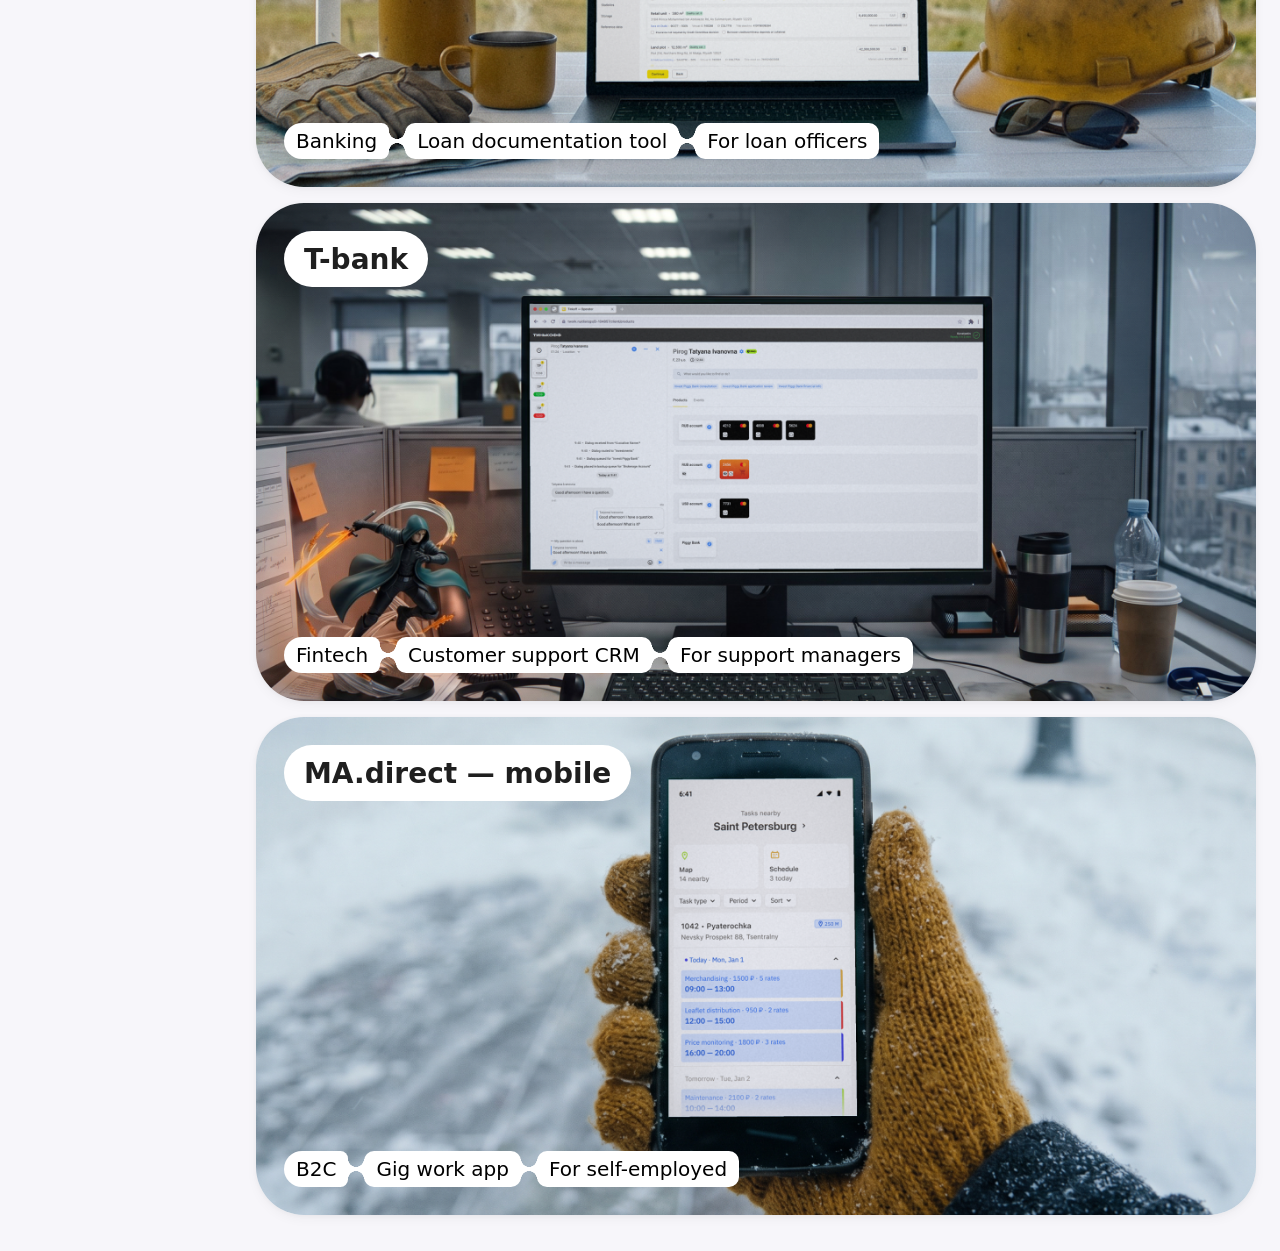
==== commit cd8dad62: "anim fix" ====
--- a/index.html
+++ b/index.html
@@ -40,6 +40,7 @@
     <script src="./assets/js/image-loader.js"></script>
     <script src="./assets/js/toggle-media.js"></script>
     <script src="./assets/js/prefetch.js"></script>
+    <script src="./assets/js/card-hover.js"></script>
 
     <!-- === PAGE CONTENT ===
          Blocks stack top to bottom, 20px apart (vert-space), in the same
@@ -74,9 +75,9 @@
             </span>
             <span class="case-card__tags">
               <span class="case-card__tag body-a-regular">Big tech</span>
-              <img class="case-card__tag-link" src="./assets/img/home/tag-link.svg" width="16" height="20" alt="">
+              <span class="case-card__tag-link" aria-hidden="true"></span>
               <span class="case-card__tag body-a-regular">Access governance tool</span>
-              <img class="case-card__tag-link" src="./assets/img/home/tag-link.svg" width="16" height="20" alt="">
+              <span class="case-card__tag-link" aria-hidden="true"></span>
               <span class="case-card__tag body-a-regular">For engineers</span>
             </span>
           </a>
@@ -94,9 +95,9 @@
             </span>
             <span class="case-card__tags">
               <span class="case-card__tag body-a-regular">B2B</span>
-              <img class="case-card__tag-link" src="./assets/img/home/tag-link.svg" width="16" height="20" alt="">
+              <span class="case-card__tag-link" aria-hidden="true"></span>
               <span class="case-card__tag body-a-regular">Workforce management tool</span>
-              <img class="case-card__tag-link" src="./assets/img/home/tag-link.svg" width="16" height="20" alt="">
+              <span class="case-card__tag-link" aria-hidden="true"></span>
               <span class="case-card__tag body-a-regular">For retail chains</span>
             </span>
           </a>
@@ -114,9 +115,9 @@
             </span>
             <span class="case-card__tags">
               <span class="case-card__tag body-a-regular">Banking</span>
-              <img class="case-card__tag-link" src="./assets/img/home/tag-link.svg" width="16" height="20" alt="">
+              <span class="case-card__tag-link" aria-hidden="true"></span>
               <span class="case-card__tag body-a-regular">Loan documentation tool</span>
-              <img class="case-card__tag-link" src="./assets/img/home/tag-link.svg" width="16" height="20" alt="">
+              <span class="case-card__tag-link" aria-hidden="true"></span>
               <span class="case-card__tag body-a-regular">For loan officers</span>
             </span>
           </a>
@@ -134,9 +135,9 @@
             </span>
             <span class="case-card__tags">
               <span class="case-card__tag body-a-regular">Fintech</span>
-              <img class="case-card__tag-link" src="./assets/img/home/tag-link.svg" width="16" height="20" alt="">
+              <span class="case-card__tag-link" aria-hidden="true"></span>
               <span class="case-card__tag body-a-regular">Customer support CRM</span>
-              <img class="case-card__tag-link" src="./assets/img/home/tag-link.svg" width="16" height="20" alt="">
+              <span class="case-card__tag-link" aria-hidden="true"></span>
               <span class="case-card__tag body-a-regular">For support managers</span>
             </span>
           </a>
@@ -154,9 +155,9 @@
             </span>
             <span class="case-card__tags">
               <span class="case-card__tag body-a-regular">B2C</span>
-              <img class="case-card__tag-link" src="./assets/img/home/tag-link.svg" width="16" height="20" alt="">
+              <span class="case-card__tag-link" aria-hidden="true"></span>
               <span class="case-card__tag body-a-regular">Gig work app</span>
-              <img class="case-card__tag-link" src="./assets/img/home/tag-link.svg" width="16" height="20" alt="">
+              <span class="case-card__tag-link" aria-hidden="true"></span>
               <span class="case-card__tag body-a-regular">For self-employed</span>
             </span>
           </a>
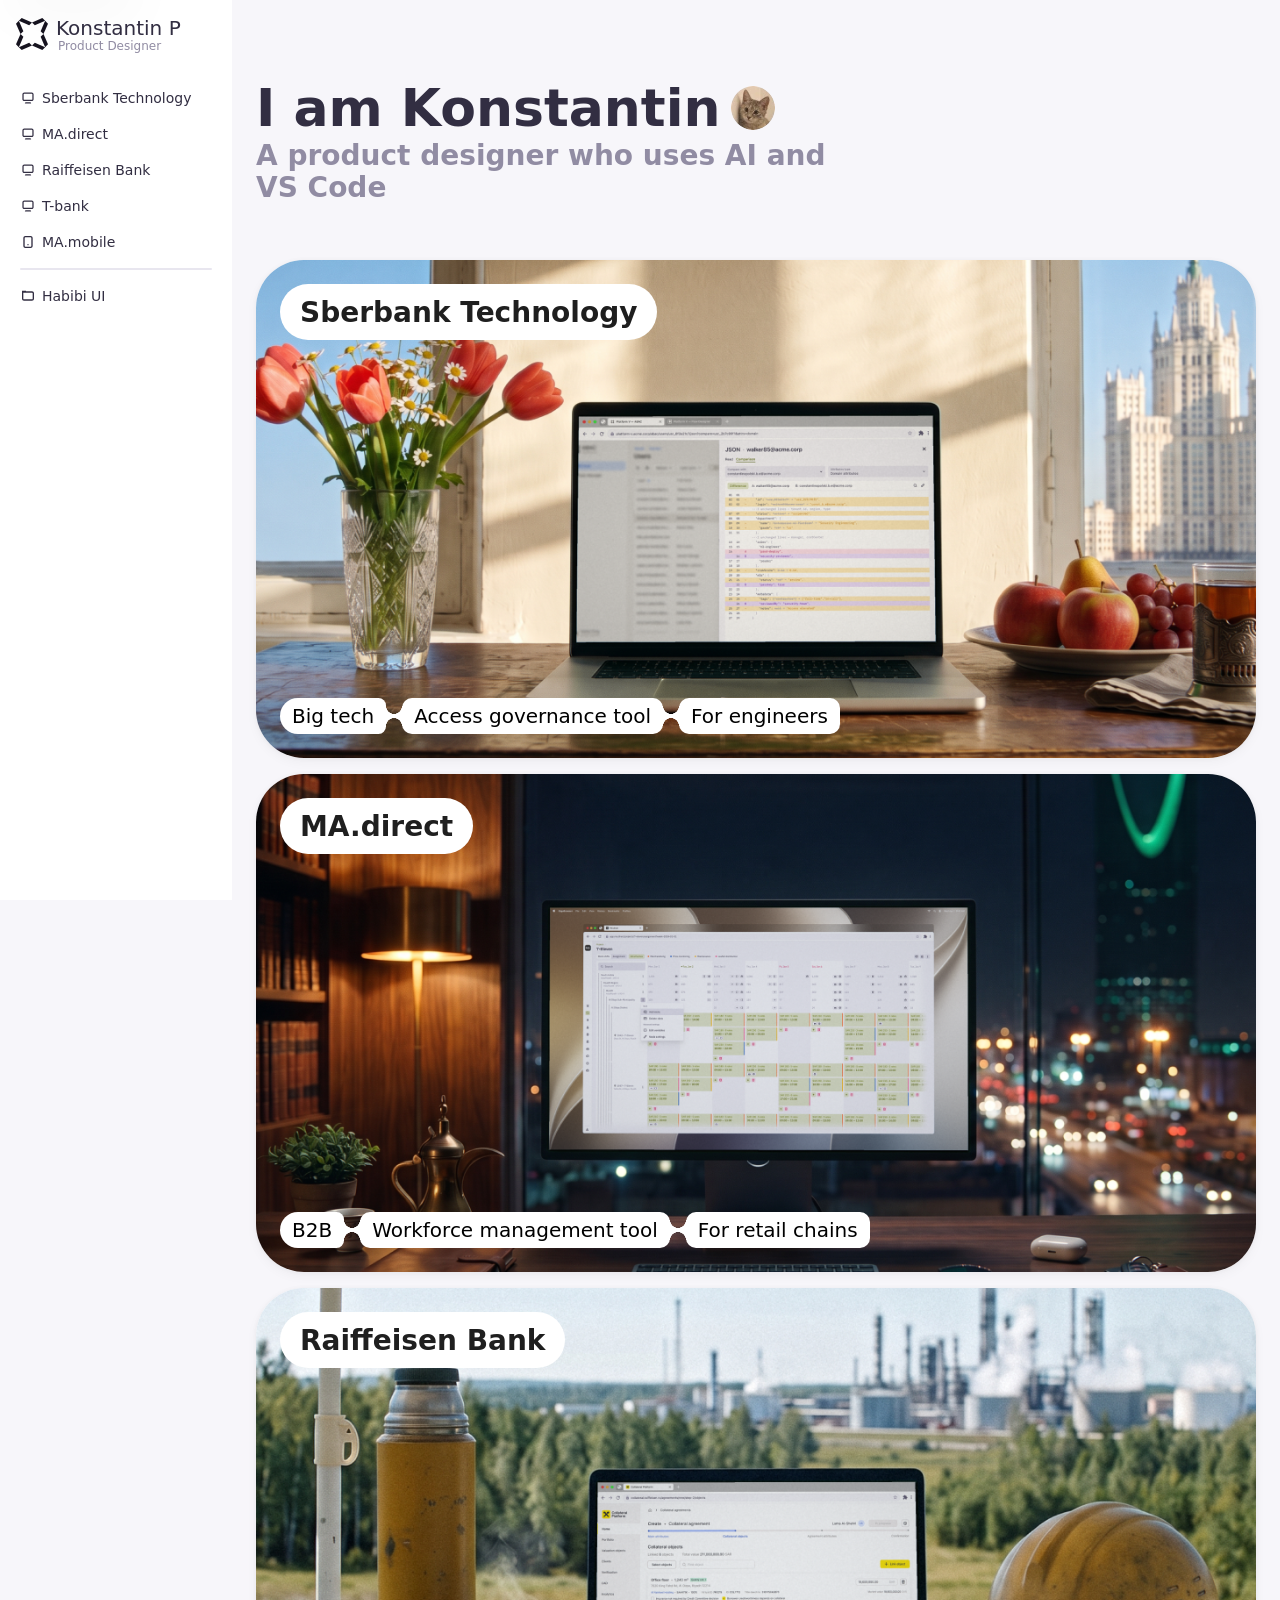
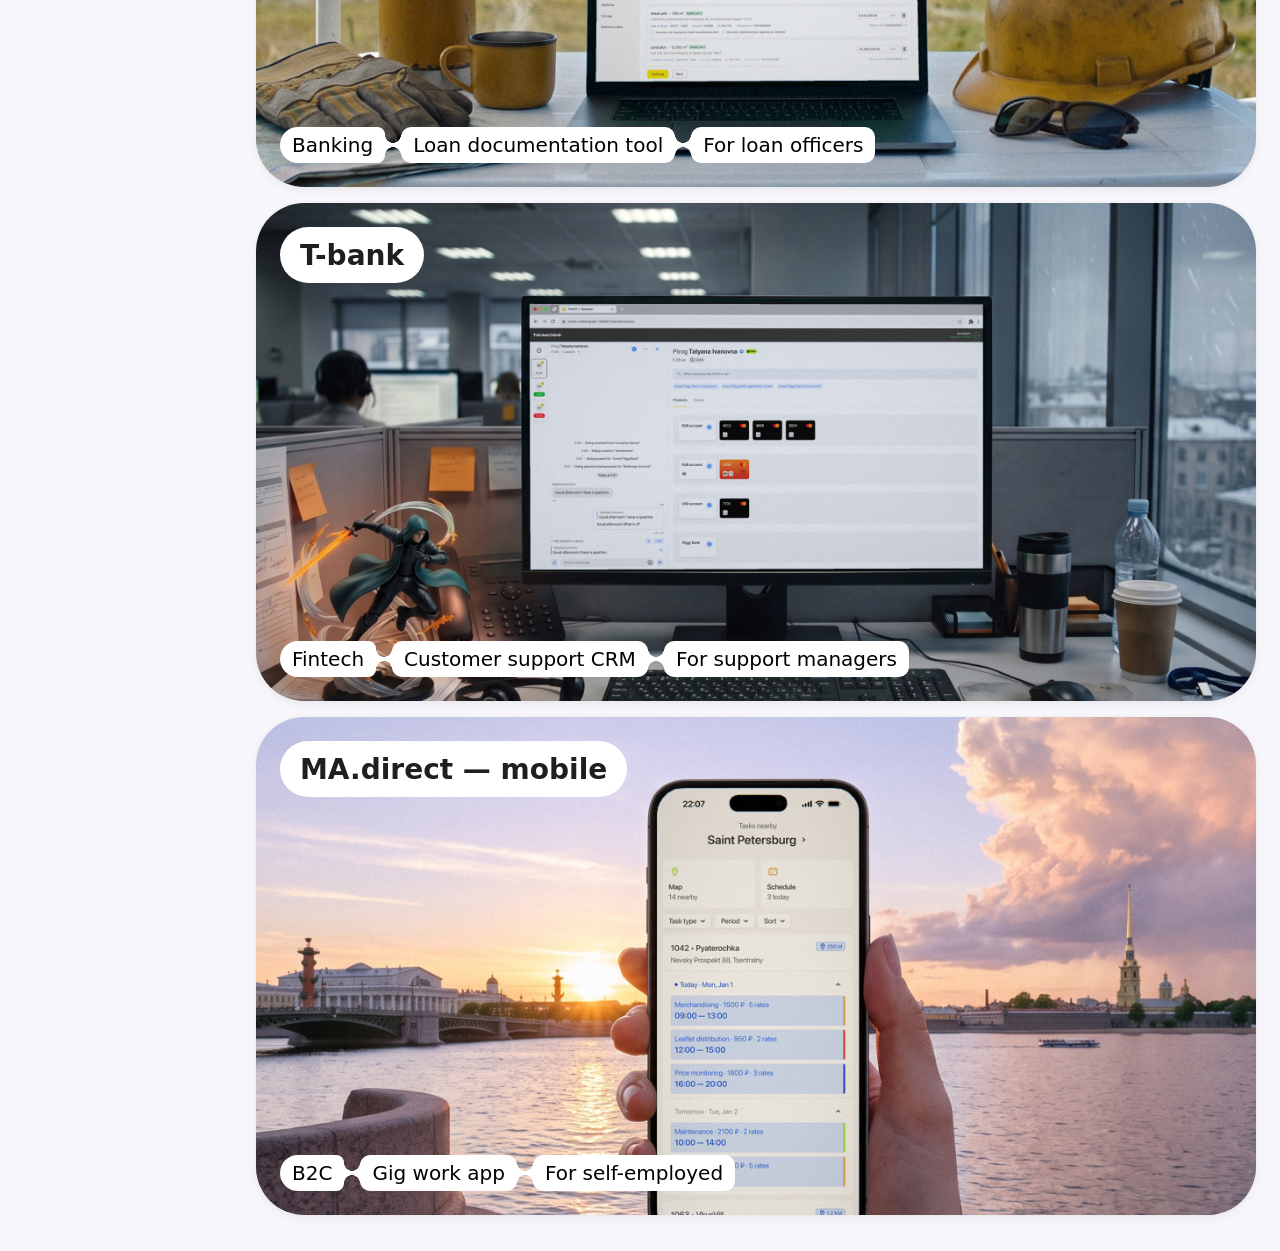
==== commit 2eb793da: "vert-space" ====
--- a/index.html
+++ b/index.html
@@ -43,7 +43,7 @@
     <script src="./assets/js/card-hover.js"></script>
 
     <!-- === PAGE CONTENT ===
-         Blocks stack top to bottom, 20px apart (vert-space), in the same
+         Blocks stack top to bottom, 28px apart (vert-space), in the same
          order as the Content frame in Figma. -->
     <main class="content" id="main">
       <!-- === GREETING (Figma: Greetings) ===
